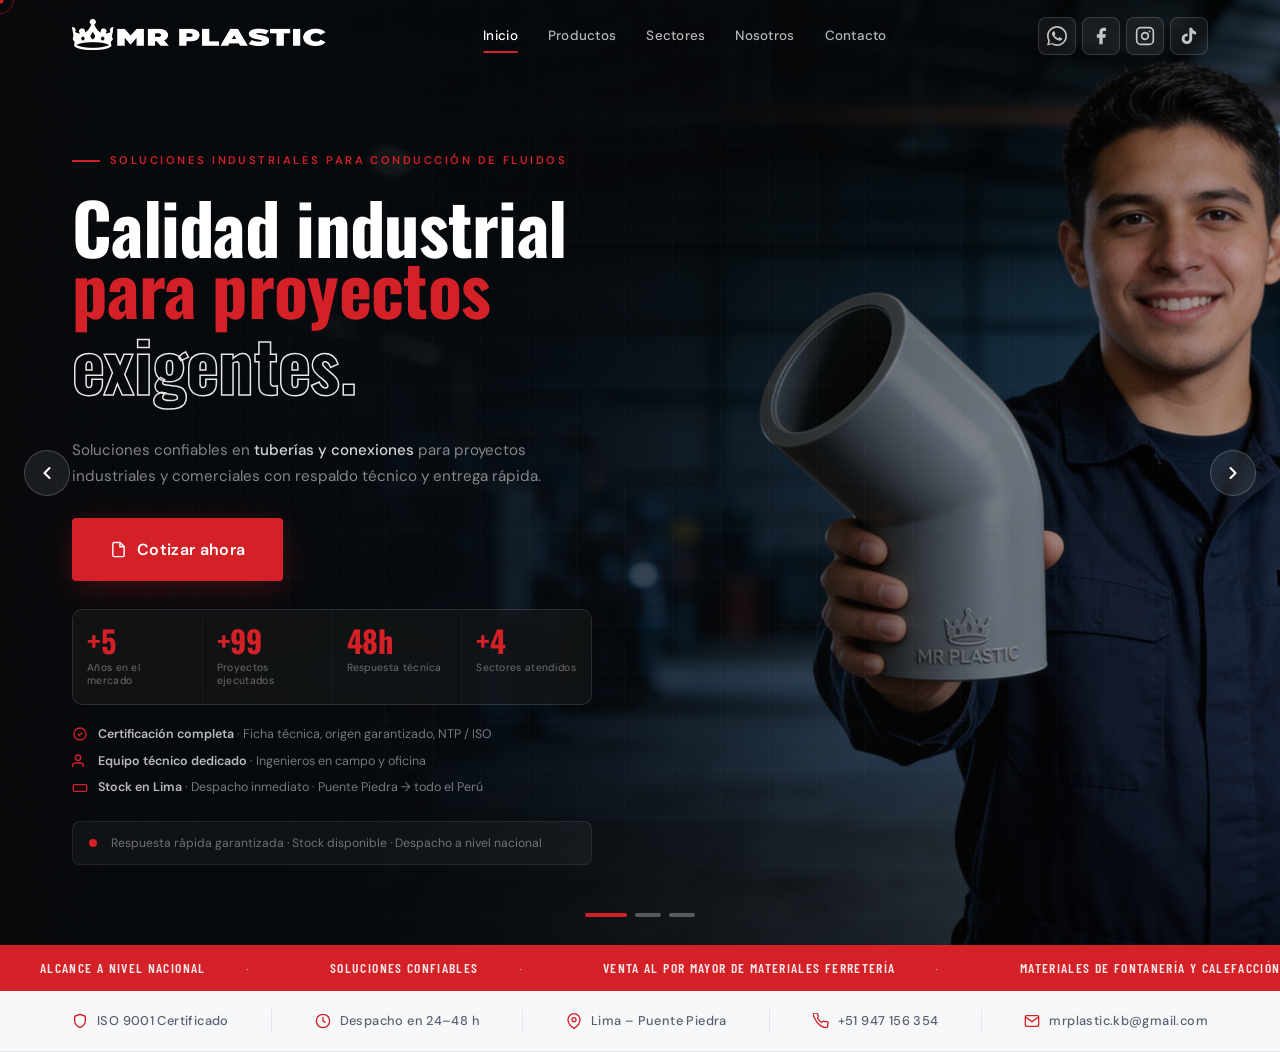
==== index.html @ aabfef60 "Mejoras" ====
<!DOCTYPE html>
<html lang="es">
<head>
<meta charset="UTF-8"/>
<meta name="viewport" content="width=device-width, initial-scale=1.0"/>
<meta name="description" content="MR PLASTIC S.A.C. — Sistemas de tuberías industriales HDPE, PVC, CPVC y Hierro Dúctil para minería, construcción e industria en Perú."/>
<title>MR PLASTIC</title>
<link rel="preconnect" href="https://fonts.googleapis.com"/>
<link rel="preconnect" href="https://fonts.gstatic.com" crossorigin/>
<link href="https://fonts.googleapis.com/css2?family=Barlow+Condensed:ital,wght@0,400;0,600;0,700;0,800;0,900;1,700&family=DM+Sans:opsz,wght@9..40,300;9..40,400;9..40,500;9..40,600&family=Oswald:wght@400;500;600;700&display=swap" rel="stylesheet"/>
<link rel="stylesheet" href="index.css"/>
</head>
<body>

<!-- CURSOR -->
<div id="cur-dot"></div>
<div id="cur-ring"></div>
<!-- PROGRESS BAR -->
<div id="prog"></div>
<!-- BACK TO TOP -->
<button id="btt" aria-label="Volver arriba">
  <svg viewBox="0 0 24 24"><polyline points="18 15 12 9 6 15"/></svg>
</button>

<!-- ═══════════════════════════════════════
     NAVBAR
═══════════════════════════════════════ -->
<nav class="nav top" id="nav">
  <div class="wrap nav__inner">

    <a href="#inicio" class="nav__logo">
      <img src="images\logo\log_principal.png"
           alt="MR PLASTIC"
           class="nav__logo-img"
           onerror="this.style.display='none';this.nextElementSibling.style.display='flex'"/>
      <!-- Fallback si no carga la imagen -->
      <div class="nav__logo-badge" style="display:none">
        <svg viewBox="0 0 24 24"><path d="M12 2L2 7l10 5 10-5-10-5zM2 17l10 5 10-5M2 12l10 5 10-5"/></svg>
      </div>
     
    </a>

    <div class="nav__links" id="navLinks">
      <a href="#inicio" class="active">Inicio</a>
      <a href="#productos">Productos</a>
      <a href="#sectores">Sectores</a>
      <a href="#nosotros">Nosotros</a>
      <a href="#contacto">Contacto</a>
    </div>

    <div class="nav__actions">
      <!-- WhatsApp -->
      <a href="https://wa.me/+51947156354" class="nav__social-icon nav__social-icon--wa" target="_blank" rel="noopener" aria-label="WhatsApp">
        <svg width="20" height="20" viewBox="0 0 24 24" fill="currentColor"><path d="M17.472 14.382c-.297-.149-1.758-.867-2.03-.967-.273-.099-.471-.148-.67.15-.197.297-.767.966-.94 1.164-.173.199-.347.223-.644.075-.297-.15-1.255-.463-2.39-1.475-.883-.788-1.48-1.761-1.653-2.059-.173-.297-.018-.458.13-.606.134-.133.298-.347.446-.52.149-.174.198-.298.298-.497.099-.198.05-.371-.025-.52-.075-.149-.669-1.612-.916-2.207-.242-.579-.487-.5-.669-.51-.173-.008-.371-.01-.57-.01-.198 0-.52.074-.792.372-.272.297-1.04 1.016-1.04 2.479 0 1.462 1.065 2.875 1.213 3.074.149.198 2.096 3.2 5.077 4.487.709.306 1.262.489 1.694.625.712.227 1.36.195 1.871.118.571-.085 1.758-.719 2.006-1.413.248-.694.248-1.289.173-1.413-.074-.124-.272-.198-.57-.347z"/><path d="M12 0C5.374 0 0 5.373 0 12c0 2.117.553 4.103 1.523 5.83L.057 23.5l5.83-1.49A11.945 11.945 0 0012 24c6.626 0 12-5.373 12-12S18.626 0 12 0zm0 22c-1.885 0-3.656-.51-5.18-1.399l-.371-.22-3.857.987.987-3.732-.241-.393A9.98 9.98 0 012 12C2 6.477 6.477 2 12 2s10 4.477 10 10-4.477 10-10 10z"/></svg>
      </a>
      <!-- Facebook -->
      <a href="https://facebook.com/mrplastic" class="nav__social-icon nav__social-icon--fb" target="_blank" rel="noopener" aria-label="Facebook">
        <svg width="20" height="20" viewBox="0 0 24 24" fill="currentColor"><path d="M18 2h-3a5 5 0 00-5 5v3H7v4h3v8h4v-8h3l1-4h-4V7a1 1 0 011-1h3z"/></svg>
      </a>
      <!-- Instagram -->
      <a href="https://instagram.com/mrplastic" class="nav__social-icon nav__social-icon--ig" target="_blank" rel="noopener" aria-label="Instagram">
        <svg width="20" height="20" viewBox="0 0 24 24" fill="none" stroke="currentColor" stroke-width="2" stroke-linecap="round" stroke-linejoin="round"><rect x="2" y="2" width="20" height="20" rx="5" ry="5"/><path d="M16 11.37A4 4 0 1112.63 8 4 4 0 0116 11.37z"/><line x1="17.5" y1="6.5" x2="17.51" y2="6.5"/></svg>
      </a>
      <!-- TikTok -->
      <a href="https://tiktok.com/@mrplastic" class="nav__social-icon nav__social-icon--tt" target="_blank" rel="noopener" aria-label="TikTok">
        <svg width="20" height="20" viewBox="0 0 24 24" fill="currentColor"><path d="M19.59 6.69a4.83 4.83 0 01-3.77-4.25V2h-3.45v13.67a2.89 2.89 0 01-2.88 2.5 2.89 2.89 0 01-2.89-2.89 2.89 2.89 0 012.89-2.89c.28 0 .54.04.79.1V9.01a6.33 6.33 0 00-.79-.05 6.34 6.34 0 00-6.34 6.34 6.34 6.34 0 006.34 6.34 6.34 6.34 0 006.33-6.34V8.69a8.18 8.18 0 004.78 1.52V6.75a4.85 4.85 0 01-1.01-.06z"/></svg>
      </a>
    </div>

    <button class="nav__burger" id="burger" aria-label="Menú">
      <span></span><span></span><span></span>
    </button>

  </div>
</nav>


<!-- ═══════════════════════════════════════
     HERO — CARRUSEL
═══════════════════════════════════════ -->
<section class="hero" id="inicio">

  <!-- CARRUSEL DE FONDO -->
  <div class="hero__carousel" id="heroCarousel">

    <!-- SLIDE 1 — imagen opcion2.jpeg -->
    <div class="hero__slide active" data-slide="0">
      <img src="images\inicio\opc4.jpeg"
           alt="MR Plastic — Especialistas en tuberías"
           class="hero__slide-img"/>
      <div class="hero__slide-overlay"></div>
    </div>

    <!-- SLIDE 2 — imagen ejemplo_inicio1.jpeg -->
    <div class="hero__slide" data-slide="1">
      <img src="images\inicio\opc4.jpeg"
           alt="MR Plastic — Sistemas industriales"
           class="hero__slide-img"/>
      <div class="hero__slide-overlay"></div>
    </div>

    <!-- SLIDE 3 — slot para una tercera imagen (reemplaza la ruta) -->
    <div class="hero__slide" data-slide="2">
      <img src="images\inicio\opc4.jpeg"
           alt="MR Plastic — Calidad garantizada"
           class="hero__slide-img"
           onerror="this.parentElement.style.background='linear-gradient(135deg,#1A1C1E 0%,#0E0F10 100%)'"/>
      <div class="hero__slide-overlay"></div>
    </div>

  </div>

  <!-- CONTROLES DEL CARRUSEL -->
  <button class="hero__carousel-btn hero__carousel-btn--prev" id="heroPrev" aria-label="Anterior">
    <svg viewBox="0 0 24 24"><polyline points="15 18 9 12 15 6"/></svg>
  </button>
  <button class="hero__carousel-btn hero__carousel-btn--next" id="heroNext" aria-label="Siguiente">
    <svg viewBox="0 0 24 24"><polyline points="9 18 15 12 9 6"/></svg>
  </button>

  <!-- DOTS / INDICADORES -->
  <div class="hero__dots" id="heroDots">
    <button class="hero__dot active" data-index="0" aria-label="Slide 1"></button>
    <button class="hero__dot" data-index="1" aria-label="Slide 2"></button>
    <button class="hero__dot" data-index="2" aria-label="Slide 3"></button>
  </div>

  <!-- GRID TEXTURE OVERLAY -->
  <div class="hero__grid"></div>

  <!-- CONTENIDO DEL HERO -->
  <div class="wrap" style="width:100%;position:relative;z-index:4">
    <div class="hero__inner">

      <!-- LEFT -->
      <div class="hero__left">
        <div class="hero__eyebrow">
          <span class="hero__eyebrow-line"></span>
          Soluciones industriales para conducción de fluidos
        </div>

        <h1 class="hero__h1">
          <span class="hero__h1-line">Calidad industrial</span>
          <span class="accent">para proyectos</span>
          <span class="outline">exigentes.</span>
        </h1>

        <p class="hero__desc">
          
		  Soluciones confiables en <strong> tuberías y conexiones </strong>para proyectos industriales y comerciales con respaldo técnico y entrega rápida.
        </p>

        <div class="hero__btns">
          <a href="mailto:ventas@mrplastic.com.pe?subject=Solicitud%20de%20cotización%20técnica" class="btn btn-primary btn-lg">
            <svg width="17" height="17" viewBox="0 0 24 24" fill="none" stroke="currentColor" stroke-width="2"><path d="M14 2H6a2 2 0 00-2 2v16a2 2 0 002 2h12a2 2 0 002-2V8z"/><polyline points="14 2 14 8 20 8"/></svg>
            Cotizar ahora
          </a>
        </div>

           <!-- STATS debajo del botón -->
        <div class="hero__stats hero__stats--inline">
          <div class="hero__stat">
            <div class="hero__stat-val"><span>+</span><span id="s-years">0</span></div>
            <div class="hero__stat-lbl">Años en el mercado</div>
          </div>
          <div class="hero__stat">
            <div class="hero__stat-val"><span>+</span><span id="s-projs">0</span></div>
            <div class="hero__stat-lbl">Proyectos ejecutados</div>
          </div>
          <div class="hero__stat">
            <div class="hero__stat-val"><span id="s-resp">0</span><span>h</span></div>
            <div class="hero__stat-lbl">Respuesta técnica</div>
          </div>
          <div class="hero__stat">
            <div class="hero__stat-val"><span>+</span><span id="s-sect">0</span></div>
            <div class="hero__stat-lbl">Sectores atendidos</div>
          </div>
        </div>

        <!-- FEATURES pequeños debajo de stats -->
        <div class="hero__feats-mini">
          <div class="hero__feat-mini">
            <svg viewBox="0 0 24 24"><path d="M9 12l2 2 4-4m6 2a9 9 0 11-18 0 9 9 0 0118 0z"/></svg>
            <span><strong>Certificación completa</strong> · Ficha técnica, origen garantizado, NTP / ISO</span>
          </div>
          <div class="hero__feat-mini">
            <svg viewBox="0 0 24 24"><path d="M17 21v-2a4 4 0 00-4-4H5a4 4 0 00-4 4v2"/><circle cx="9" cy="7" r="4"/></svg>
            <span><strong>Equipo técnico dedicado</strong> · Ingenieros en campo y oficina</span>
          </div>
          <div class="hero__feat-mini">
            <svg viewBox="0 0 24 24"><path d="M20 7H4a2 2 0 00-2 2v6a2 2 0 002 2h16a2 2 0 002-2V9a2 2 0 00-2-2z"/></svg>
            <span><strong>Stock en Lima</strong> · Despacho inmediato · Puente Piedra → todo el Perú</span>
          </div>
        </div>

        <div class="hero__trust">
          <div class="hero__trust-dot"></div>
          <p>Respuesta rápida garantizada  · Stock disponible · Despacho a nivel nacional</p>
        </div>
      </div>

    </div><!-- fin hero__inner -->
  </div><!-- fin wrap -->
</section>


<!-- ═══ TICKER ═══ -->
<div class="ticker" role="marquee">
  <div class="ticker__track">
    <div class="ticker__item">Alcance a nivel nacional</div>
    <div class="ticker__item">Soluciones confiables</div>
    <div class="ticker__item">Venta al por mayor de materiales ferretería</div>
    <div class="ticker__item">Materiales de fontanería y calefacción</div>
    <div class="ticker__item">Conexiones &amp; Accesorios</div>
    <div class="ticker__item">Productos certificados</div>
    <div class="ticker__item">Despacho 24–48 h</div>
    <div class="ticker__item">Minería · Construcción · Agrícola · Pesquero · Saneamiento · Alcantarillado · Comercial</div>
    <!-- Duplicate for seamless loop -->
    <div class="ticker__item">Alcance a nivel nacional</div>
    <div class="ticker__item">Soluciones confiables</div>
    <div class="ticker__item">Venta al por mayor de materiales ferretería</div>
    <div class="ticker__item">Materiales de fontanería y calefacción</div>
    <div class="ticker__item">Conexiones &amp; Accesorios</div>
    <div class="ticker__item">Productos certificados</div>
    <div class="ticker__item">Despacho 24–48 h</div>
    <div class="ticker__item">Minería · Construcción · Agrícola · Pesquero · Saneamiento · Alcantarillado · Comercial</div>
  </div>
</div>


<!-- ═══ TRUST BAR ═══ -->
<div class="trustbar">
  <div class="wrap trustbar__inner">
    <div class="tb-item"><svg viewBox="0 0 24 24"><path d="M12 22s8-4 8-10V5l-8-3-8 3v7c0 6 8 10 8 10z"/></svg>ISO 9001 Certificado</div>
    <div class="tb-sep"></div>
    <div class="tb-item"><svg viewBox="0 0 24 24"><circle cx="12" cy="12" r="10"/><polyline points="12 6 12 12 16 14"/></svg>Despacho en 24–48 h</div>
    <div class="tb-sep"></div>
    <div class="tb-item"><svg viewBox="0 0 24 24"><path d="M21 10c0 7-9 13-9 13s-9-6-9-13a9 9 0 0118 0z"/><circle cx="12" cy="10" r="3"/></svg>Lima – Puente Piedra</div>
    <div class="tb-sep"></div>
    <div class="tb-item"><svg viewBox="0 0 24 24"><path d="M22 16.92v3a2 2 0 01-2.18 2 19.79 19.79 0 01-8.63-3.07A19.5 19.5 0 013.07 8.81a19.79 19.79 0 01-3.07-8.63A2 2 0 012 0h3a2 2 0 012 1.72c.127.96.361 1.903.7 2.81a2 2 0 01-.45 2.11L6.91 7.91a16 16 0 006.08 6.08l1.27-.95a2 2 0 012.11-.45c.907.339 1.85.573 2.81.7A2 2 0 0122 16.92z"/></svg>+51 947 156 354</div>
    <div class="tb-sep"></div>
    <div class="tb-item"><svg viewBox="0 0 24 24"><path d="M4 4h16c1.1 0 2 .9 2 2v12c0 1.1-.9 2-2 2H4c-1.1 0-2-.9-2-2V6c0-1.1.9-2 2-2z"/><polyline points="22,6 12,13 2,6"/></svg>mrplastic.kb@gmail.com</div>
  </div>
</div>

<script src="index.js"></script>
</body>
</html>
---- index.css ----
/* ═══════════════════════════════════════
   VARIABLES
═══════════════════════════════════════ */
:root {
  --red:       #D42027;
  --red-dark:  #AA1820;
  --red-glow:  rgba(212,32,39,.18);
  --red-pale:  #FFF0F0;
  --orange:    #FF6B35;

  --ink:       #0E0F10;
  --ink-2:     #1A1C1E;
  --ink-3:     #2C2F33;
  --slate:     #5A6070;
  --mist:      #8A92A0;
  --silver:    #C8CDD6;
  --smoke:     #EDEEF1;
  --snow:      #F7F8FA;
  --white:     #FFFFFF;

  --border:    #E2E5EA;

  --fh:        'Oswald', sans-serif;
  --fb:        'DM Sans', sans-serif;
  --fc:        'Barlow Condensed', sans-serif;

  --t:         .28s cubic-bezier(.4,0,.2,1);
  --t-slow:    .55s cubic-bezier(.4,0,.2,1);

  --shadow-sm: 0 2px 12px rgba(0,0,0,.06);
  --shadow:    0 8px 40px rgba(0,0,0,.10);
  --shadow-lg: 0 20px 60px rgba(0,0,0,.14);
  --shadow-red:0 8px 32px rgba(212,32,39,.25);
}

/* ═══ RESET ═══ */
*,*::before,*::after{box-sizing:border-box;margin:0;padding:0}
html{scroll-behavior:smooth;font-size:16px}
body{font-family:var(--fb);color:var(--ink);background:var(--white);line-height:1.6;overflow-x:hidden;cursor:none}
a{text-decoration:none;color:inherit}
img{display:block;max-width:100%}
ul{list-style:none}
button{cursor:none;border:none;background:none;font-family:inherit}

/* ═══ CUSTOM CURSOR ═══ */
#cur-dot{
  position:fixed;width:7px;height:7px;background:var(--red);border-radius:50%;
  pointer-events:none;z-index:99999;transform:translate(-50%,-50%);
  /* Sin transition para que sea inmediato */
}
#cur-ring{
  position:fixed;width:28px;height:28px;border:1.5px solid var(--red);border-radius:50%;
  pointer-events:none;z-index:99998;transform:translate(-50%,-50%);
  transition:width .2s var(--t),height .2s var(--t),opacity .15s;
  opacity:.55;
}
body.is-hovering #cur-ring{width:46px;height:46px;opacity:.9}

/* ═══ UTILITIES ═══ */
.wrap{max-width:1200px;margin:0 auto;padding:0 32px}

/* ═══ BUTTONS ═══ */
.btn{
  display:inline-flex;align-items:center;gap:10px;
  font-family:var(--fb);font-weight:600;font-size:.875rem;letter-spacing:.02em;
  padding:14px 28px;border-radius:4px;border:2px solid transparent;
  cursor:none;transition:all var(--t);white-space:nowrap;
  position:relative;overflow:hidden;
}
.btn svg{transition:transform var(--t)}
.btn:hover svg{transform:translateX(3px)}
.btn:hover{transform:translateY(-2px)}

.btn-primary{
  background:var(--red);color:#fff;border-color:var(--red);
  box-shadow:var(--shadow-red);
}
.btn-primary:hover{background:var(--red-dark);box-shadow:0 14px 48px rgba(212,32,39,.35)}

.btn-ghost-white{
  background:rgba(255,255,255,.1);color:#fff;border-color:rgba(255,255,255,.25);
  backdrop-filter:blur(6px);
}
.btn-ghost-white:hover{background:rgba(255,255,255,.18);border-color:rgba(255,255,255,.6)}

.btn-wa{
  background:#22C55E;color:#fff;border-color:#22C55E;
  box-shadow:0 6px 24px rgba(34,197,94,.25);
}
.btn-wa:hover{background:#16A34A;box-shadow:0 12px 36px rgba(34,197,94,.35)}

.btn-lg{padding:17px 36px;font-size:1rem}
.btn-sm{padding:9px 18px;font-size:.8rem}

/* ═══ PROGRESS BAR ═══ */
#prog{
  position:fixed;top:0;left:0;z-index:10000;height:3px;
  background:linear-gradient(90deg,var(--red),var(--orange));
  width:0%;transition:width .1s;
}

/* ═══════════════════════════════════════
   NAVBAR
═══════════════════════════════════════ */
.nav{
  position:fixed;top:0;left:0;right:0;z-index:900;
  transition:background var(--t),box-shadow var(--t),border-color var(--t);
  border-bottom:1px solid transparent;
}
.nav.solid{
  background:rgba(255,255,255,.97);
  backdrop-filter:blur(16px);
  border-bottom-color:var(--border);
  box-shadow:var(--shadow-sm);
}
.nav__inner{
  display:flex;align-items:center;justify-content:space-between;
  height:72px;gap:20px;
}
.nav__logo{
  display:flex;align-items:center;gap:12px;flex-shrink:0;
}

/* Logo imagen */
.nav__logo-img{
  height:35px;width:auto;
  object-fit:contain;
  /* Sobre fondo oscuro (nav top): logo con fondo negro se invierte para verse blanco */
  filter:brightness(0) invert(1);
  transition:filter var(--t);
}
.nav.solid .nav__logo-img{
  filter:none; /* Logo original sobre blanco */
}

/* Fallback badge */
.nav__logo-badge{
  width:40px;height:40px;background:var(--red);border-radius:6px;
  display:flex;align-items:center;justify-content:center;
  box-shadow:0 4px 16px rgba(212,32,39,.35);
}
.nav__logo-badge svg{width:22px;height:22px;fill:none;stroke:#fff;stroke-width:2}

/* Links de nav */
.nav__links{display:flex;align-items:center;gap:2px}
.nav__links a{
  font-family:var(--fb);font-size:.84rem;font-weight:500;letter-spacing:.02em;
  color:rgba(255,255,255,.7);padding:8px 14px;border-radius:4px;
  transition:color var(--t),background var(--t);
  position:relative;
}
.nav__links a::after{
  content:'';position:absolute;bottom:2px;left:14px;right:14px;
  height:2px;background:var(--red);border-radius:2px;
  transform:scaleX(0);transition:transform var(--t);transform-origin:left;
}
.nav__links a:hover,
.nav__links a.active{color:#fff}
.nav__links a:hover::after,
.nav__links a.active::after{transform:scaleX(1)}
.nav.solid .nav__links a{color:var(--slate)}
.nav.solid .nav__links a:hover,
.nav.solid .nav__links a.active{color:var(--ink)}

/* ─── ICONOS REDES SOCIALES NAV ─── */
.nav__actions{display:flex;align-items:center;gap:6px}

.nav__social-icon{
  width:38px;height:38px;border-radius:8px;
  display:flex;align-items:center;justify-content:center;
  color:rgba(255,255,255,.75);
  border:1.5px solid rgba(255,255,255,.15);
  background:rgba(255,255,255,.06);
  backdrop-filter:blur(6px);
  transition:color var(--t),background var(--t),border-color var(--t),transform var(--t);
  cursor:none;
}
.nav__social-icon:hover{transform:translateY(-2px)}

/* Colores de marca por red */
.nav__social-icon--wa:hover{background:#22C55E;border-color:#22C55E;color:#fff}
.nav__social-icon--fb:hover{background:#1877F2;border-color:#1877F2;color:#fff}
.nav__social-icon--ig:hover{background:linear-gradient(45deg,#f09433,#e6683c,#dc2743,#cc2366,#bc1888);border-color:transparent;color:#fff}
.nav__social-icon--tt:hover{background:#000;border-color:#000;color:#fff}

/* Sobre nav solid (blanco) */
.nav.solid .nav__social-icon{
  color:var(--slate);
  background:transparent;
  border-color:var(--border);
}
.nav.solid .nav__social-icon--wa:hover{background:#22C55E;border-color:#22C55E;color:#fff}
.nav.solid .nav__social-icon--fb:hover{background:#1877F2;border-color:#1877F2;color:#fff}
.nav.solid .nav__social-icon--ig:hover{background:linear-gradient(45deg,#f09433,#e6683c,#dc2743,#cc2366,#bc1888);border-color:transparent;color:#fff}
.nav.solid .nav__social-icon--tt:hover{background:#000;border-color:#000;color:#fff}

/* Burger */
.nav__burger{
  display:none;width:40px;height:40px;align-items:center;justify-content:center;
  flex-direction:column;gap:5px;border-radius:4px;cursor:none;
}
.nav__burger span{display:block;width:22px;height:2px;background:var(--white);border-radius:2px;transition:all .3s}
.nav.solid .nav__burger span{background:var(--ink)}

/* ═══════════════════════════════════════
   HERO — carrusel full-screen + contenido izquierda
═══════════════════════════════════════ */
.hero{
  position:relative;min-height:100vh;display:flex;align-items:center;
  overflow:hidden;padding-top:72px;
  background:var(--ink-2);
}

/* ── CARRUSEL ── */
.hero__carousel{position:absolute;inset:0;z-index:0}

.hero__slide{
  position:absolute;inset:0;
  opacity:0;transition:opacity 1s ease;
  overflow:hidden;
}
.hero__slide.active{opacity:1}

.hero__slide-img{
  width:100%;height:100%;
  object-fit:cover;object-position:center;
  transform:scale(1.04);transition:transform 6s ease;
}
.hero__slide.active .hero__slide-img{transform:scale(1)}

.hero__slide-overlay{
  position:absolute;inset:0;
  background:linear-gradient(
    90deg,
    rgba(8,9,10,.88) 0%,
    rgba(8,9,10,.6)  50%,
    rgba(8,9,10,.2)  100%
  );
}

/* Controles */
.hero__carousel-btn{
  position:absolute;top:50%;transform:translateY(-50%);
  z-index:5;cursor:none;
  width:46px;height:46px;border-radius:50%;
  background:rgba(255,255,255,.08);border:1.5px solid rgba(255,255,255,.2);
  backdrop-filter:blur(8px);
  display:flex;align-items:center;justify-content:center;
  transition:background var(--t),border-color var(--t),transform var(--t);
}
.hero__carousel-btn:hover{
  background:rgba(212,32,39,.75);border-color:var(--red);
  transform:translateY(-50%) scale(1.08);
}
.hero__carousel-btn svg{width:20px;height:20px;stroke:#fff;fill:none;stroke-width:2.5;stroke-linecap:round;stroke-linejoin:round}
.hero__carousel-btn--prev{left:24px}
.hero__carousel-btn--next{right:24px}

/* Dots */
.hero__dots{
  position:absolute;bottom:28px;left:50%;transform:translateX(-50%);
  z-index:5;display:flex;gap:8px;
}
.hero__dot{
  width:26px;height:4px;border-radius:2px;
  background:rgba(255,255,255,.3);cursor:none;padding:0;
  transition:background var(--t),width var(--t);
}
.hero__dot.active{background:var(--red);width:42px}

/* Grid overlay */
.hero__grid{
  position:absolute;inset:0;z-index:1;
  background-image:
    linear-gradient(rgba(255,255,255,.02) 1px,transparent 1px),
    linear-gradient(90deg,rgba(255,255,255,.02) 1px,transparent 1px);
  background-size:48px 48px;
  mask-image:radial-gradient(ellipse 80% 80% at 50% 50%,black 40%,transparent 100%);
  pointer-events:none;
}

/* ── LAYOUT — todo en columna izquierda ── */
.hero__inner{
  position:relative;z-index:3;
  display:flex;
  width:100%;min-height:calc(100vh - 72px);
  align-items:center;
  padding:80px 0;
}

.hero__left{
  max-width:620px;
  display:flex;flex-direction:column;justify-content:center;
  gap:0;
}

/* Eyebrow */
.hero__eyebrow{
  display:flex;align-items:center;gap:10px;
  font-family:var(--fb);font-size:.7rem;font-weight:600;
  letter-spacing:.22em;text-transform:uppercase;color:var(--red);
  margin-bottom:20px;
}
.hero__eyebrow-line{width:28px;height:2px;background:var(--red);flex-shrink:0}

/* Título */
.hero__h1{
  font-family:var(--fh);
  font-size:clamp(3.2rem,5.5vw,5.5rem);
  font-weight:700;line-height:1;
  color:#fff;margin-bottom:20px;
  letter-spacing:-.01em;
}
.hero__h1-line{display:block;line-height:1.05}
.hero__h1 .accent{color:var(--red);display:block;line-height:0.67}
.hero__h1 .outline{
  -webkit-text-stroke:1.5px rgba(255,255,255,.9);
  color:transparent;display:block;line-height:1.50;
}

/* Descripción */
.hero__desc{
  color:rgba(255,255,255,.5);font-size:.95rem;line-height:1.75;
  max-width:480px;margin-bottom:28px;
}
.hero__desc strong{color:rgba(255,255,255,.82);font-weight:500}

/* Botón */
.hero__btns{margin-bottom:28px}

/* ── STATS debajo del botón (grid 4 columnas compacto) ── */
.hero__stats--inline{
  display:grid;grid-template-columns:repeat(4,1fr);
  gap:1px;border-radius:10px;overflow:hidden;
  background:rgba(255,255,255,.07);
  border:1px solid rgba(255,255,255,.09);
  backdrop-filter:blur(10px);
  margin-bottom:20px;
  max-width:520px;
}
.hero__stat{
  background:rgba(8,9,10,.45);padding:16px 14px;
  transition:background var(--t);
}
.hero__stat:hover{background:rgba(212,32,39,.12)}
.hero__stat-val{
  font-family:var(--fh);font-size:1.9rem;font-weight:700;
  color:#fff;letter-spacing:-.01em;line-height:1;margin-bottom:4px;
}
.hero__stat-val span{color:var(--red)}
.hero__stat-lbl{font-size:.65rem;color:rgba(255,255,255,.38);letter-spacing:.03em;line-height:1.3}

/* ── FEATURES mini ── */
.hero__feats-mini{
  display:flex;flex-direction:column;gap:8px;
  margin-bottom:24px;max-width:520px;
}
.hero__feat-mini{
  display:flex;align-items:center;gap:10px;
  font-size:.78rem;color:rgba(255,255,255,.45);line-height:1.5;
}
.hero__feat-mini svg{
  width:16px;height:16px;min-width:16px;
  stroke:var(--red);fill:none;stroke-width:2;
}
.hero__feat-mini strong{color:rgba(255,255,255,.72);font-weight:600}

/* Trust bar hero */
.hero__trust{
  display:flex;align-items:center;gap:14px;
  padding:12px 16px;
  background:rgba(255,255,255,.04);border:1px solid rgba(255,255,255,.07);
  border-radius:8px;max-width:520px;
}
.hero__trust-dot{
  width:8px;height:8px;border-radius:50%;background:var(--red);
  flex-shrink:0;animation:pulse 2s ease-in-out infinite;
}
@keyframes pulse{
  0%,100%{box-shadow:0 0 0 0 rgba(212,32,39,.5)}
  50%{box-shadow:0 0 0 8px rgba(212,32,39,0)}
}
.hero__trust p{font-size:.76rem;color:rgba(255,255,255,.4);line-height:1.5;margin:0}

/* ═══ TICKER ═══ */
.ticker{
  background:var(--red);padding:12px 0;overflow:hidden;
  position:relative;z-index:10;
}
.ticker__track{
  display:flex;gap:0;width:max-content;
  animation:ticker 28s linear infinite;
}
@keyframes ticker{0%{transform:translateX(0)}100%{transform:translateX(-50%)}}
.ticker__item{
  display:flex;align-items:center;gap:12px;
  font-family:var(--fc);font-size:.85rem;font-weight:600;letter-spacing:.1em;
  text-transform:uppercase;color:rgba(255,255,255,.9);
  padding:0 40px;white-space:nowrap;
}
.ticker__item::after{content:'·';margin-left:28px;opacity:.5}

/* ═══ TRUST BAR ═══ */
.trustbar{
  background:var(--snow);border-bottom:1px solid var(--border);
  padding:18px 0;
}
.trustbar__inner{
  display:flex;align-items:center;justify-content:space-between;
  flex-wrap:wrap;gap:16px;
}
.tb-item{
  display:flex;align-items:center;gap:9px;
  font-size:.8rem;font-weight:500;color:var(--slate);letter-spacing:.03em;
}
.tb-item svg{width:16px;height:16px;stroke:var(--red);fill:none;stroke-width:2;flex-shrink:0}
.tb-sep{width:1px;height:24px;background:var(--border)}

/* ═══ BACK TO TOP ═══ */
#btt{
  position:fixed;bottom:28px;right:28px;z-index:800;
  width:44px;height:44px;border-radius:8px;
  background:var(--red);color:#fff;
  display:flex;align-items:center;justify-content:center;
  box-shadow:var(--shadow-red);cursor:none;
  opacity:0;transform:translateY(12px) scale(.9);
  transition:opacity var(--t),transform var(--t);
}
#btt.show{opacity:1;transform:translateY(0) scale(1)}
#btt svg{width:18px;height:18px;stroke:#fff;fill:none;stroke-width:2.5}
#btt:hover{background:var(--red-dark);transform:translateY(-2px)}

/* ═══ RESPONSIVE ═══ */
@media(max-width:1024px){
  .hero__h1{font-size:clamp(2.8rem,6vw,4.5rem)}
  .hero__stats--inline{grid-template-columns:repeat(2,1fr);max-width:380px}
}
@media(max-width:768px){
  .wrap{padding:0 20px}
  .nav__links,.nav__actions{display:none}
  .nav__burger{display:flex}
  .nav__links.open{
    display:flex;flex-direction:column;
    position:fixed;top:72px;left:0;right:0;bottom:0;
    background:var(--white);padding:32px 20px;gap:4px;z-index:890;
  }
  .nav.top .nav__links.open{background:var(--ink-2)}
  .nav__links.open a{font-size:1.1rem;padding:14px 0;color:var(--ink);border-bottom:1px solid var(--border)}
  .hero__carousel-btn--prev{left:10px}
  .hero__carousel-btn--next{right:10px}
  .hero__stats--inline{max-width:100%}
  .trustbar__inner .tb-sep{display:none}
  .trustbar__inner{gap:12px}
}
@media(max-width:480px){
  .hero__h1{font-size:clamp(2.6rem,11vw,3.5rem)}
  .hero__stats--inline{grid-template-columns:repeat(2,1fr)}
}
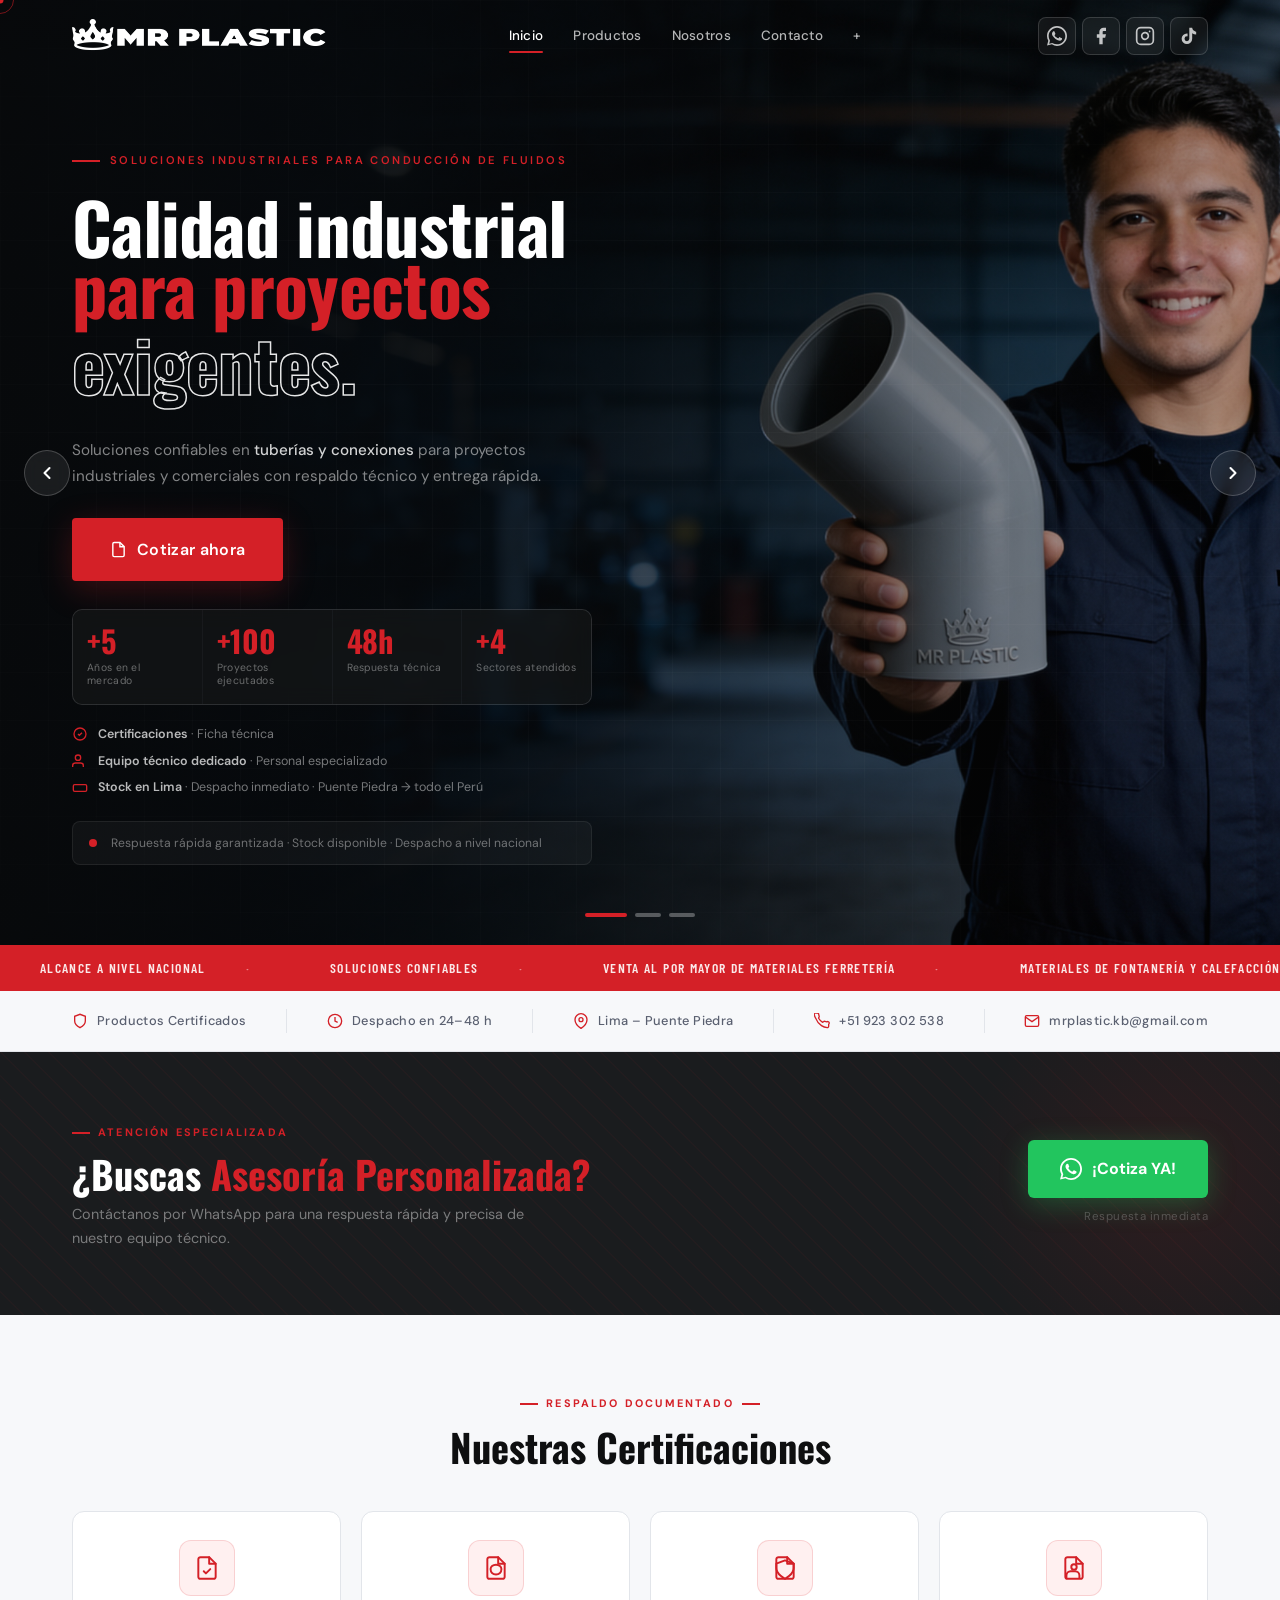
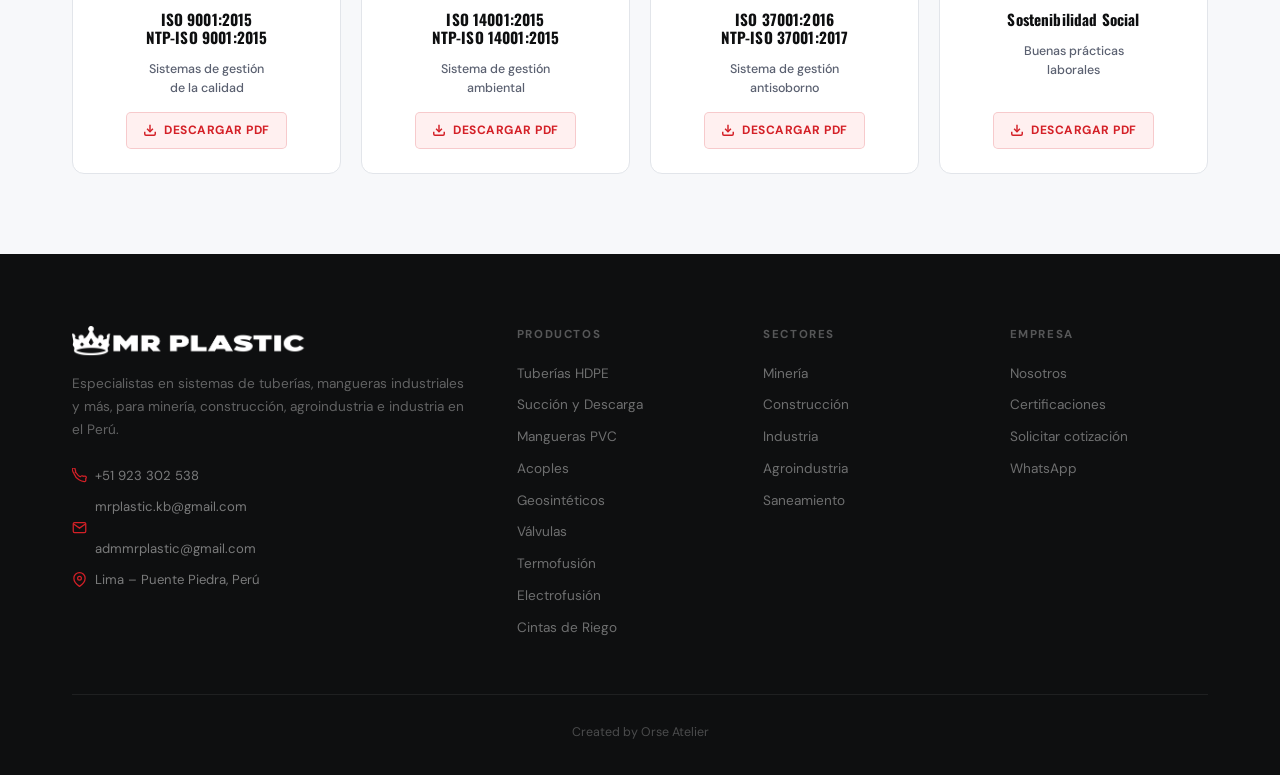
==== commit ad1d7dfa: "Mejoras" ====
--- a/index.html
+++ b/index.html
@@ -3,8 +3,10 @@
 <head>
 <meta charset="UTF-8"/>
 <meta name="viewport" content="width=device-width, initial-scale=1.0"/>
-<meta name="description" content="MR PLASTIC S.A.C. — Sistemas de tuberías industriales HDPE, PVC, CPVC y Hierro Dúctil para minería, construcción e industria en Perú."/>
+<meta name="description" content="MR PLASTIC — Especialistas en tuberías y mangueras industriales para minería, construcción e industria en Perú."/>
 <title>MR PLASTIC</title>
+<link rel="icon" type="image/png" href="images/logo/isotipo.png">
+<link rel="apple-touch-icon" href="images/logo/isotipo.png">
 <link rel="preconnect" href="https://fonts.googleapis.com"/>
 <link rel="preconnect" href="https://fonts.gstatic.com" crossorigin/>
 <link href="https://fonts.googleapis.com/css2?family=Barlow+Condensed:ital,wght@0,400;0,600;0,700;0,800;0,900;1,700&family=DM+Sans:opsz,wght@9..40,300;9..40,400;9..40,500;9..40,600&family=Oswald:wght@400;500;600;700&display=swap" rel="stylesheet"/>
@@ -29,28 +31,26 @@
   <div class="wrap nav__inner">
 
     <a href="#inicio" class="nav__logo">
-      <img src="images\logo\log_principal.png"
+      <img src="images/logo/log_principal.png"
            alt="MR PLASTIC"
            class="nav__logo-img"
            onerror="this.style.display='none';this.nextElementSibling.style.display='flex'"/>
-      <!-- Fallback si no carga la imagen -->
       <div class="nav__logo-badge" style="display:none">
         <svg viewBox="0 0 24 24"><path d="M12 2L2 7l10 5 10-5-10-5zM2 17l10 5 10-5M2 12l10 5 10-5"/></svg>
       </div>
-     
     </a>
 
     <div class="nav__links" id="navLinks">
       <a href="#inicio" class="active">Inicio</a>
-      <a href="#productos">Productos</a>
-      <a href="#sectores">Sectores</a>
+      <a href="productos.html">Productos</a>
       <a href="#nosotros">Nosotros</a>
       <a href="#contacto">Contacto</a>
+	   <a href="#sectores">+</a>
     </div>
 
     <div class="nav__actions">
       <!-- WhatsApp -->
-      <a href="https://wa.me/+51947156354" class="nav__social-icon nav__social-icon--wa" target="_blank" rel="noopener" aria-label="WhatsApp">
+      <a href="https://wa.me/+51923302538" class="nav__social-icon nav__social-icon--wa" target="_blank" rel="noopener" aria-label="WhatsApp">
         <svg width="20" height="20" viewBox="0 0 24 24" fill="currentColor"><path d="M17.472 14.382c-.297-.149-1.758-.867-2.03-.967-.273-.099-.471-.148-.67.15-.197.297-.767.966-.94 1.164-.173.199-.347.223-.644.075-.297-.15-1.255-.463-2.39-1.475-.883-.788-1.48-1.761-1.653-2.059-.173-.297-.018-.458.13-.606.134-.133.298-.347.446-.52.149-.174.198-.298.298-.497.099-.198.05-.371-.025-.52-.075-.149-.669-1.612-.916-2.207-.242-.579-.487-.5-.669-.51-.173-.008-.371-.01-.57-.01-.198 0-.52.074-.792.372-.272.297-1.04 1.016-1.04 2.479 0 1.462 1.065 2.875 1.213 3.074.149.198 2.096 3.2 5.077 4.487.709.306 1.262.489 1.694.625.712.227 1.36.195 1.871.118.571-.085 1.758-.719 2.006-1.413.248-.694.248-1.289.173-1.413-.074-.124-.272-.198-.57-.347z"/><path d="M12 0C5.374 0 0 5.373 0 12c0 2.117.553 4.103 1.523 5.83L.057 23.5l5.83-1.49A11.945 11.945 0 0012 24c6.626 0 12-5.373 12-12S18.626 0 12 0zm0 22c-1.885 0-3.656-.51-5.18-1.399l-.371-.22-3.857.987.987-3.732-.241-.393A9.98 9.98 0 012 12C2 6.477 6.477 2 12 2s10 4.477 10 10-4.477 10-10 10z"/></svg>
       </a>
       <!-- Facebook -->
@@ -80,37 +80,22 @@
 ═══════════════════════════════════════ -->
 <section class="hero" id="inicio">
 
-  <!-- CARRUSEL DE FONDO -->
   <div class="hero__carousel" id="heroCarousel">
-
-    <!-- SLIDE 1 — imagen opcion2.jpeg -->
     <div class="hero__slide active" data-slide="0">
-      <img src="images\inicio\opc4.jpeg"
-           alt="MR Plastic — Especialistas en tuberías"
-           class="hero__slide-img"/>
+      <img src="images/inicio/opc4.jpeg" alt="MR Plastic — Especialistas en tuberías" class="hero__slide-img"/>
       <div class="hero__slide-overlay"></div>
     </div>
-
-    <!-- SLIDE 2 — imagen ejemplo_inicio1.jpeg -->
     <div class="hero__slide" data-slide="1">
-      <img src="images\inicio\opc4.jpeg"
-           alt="MR Plastic — Sistemas industriales"
-           class="hero__slide-img"/>
+      <img src="images/inicio/opc4.jpeg" alt="MR Plastic — Sistemas industriales" class="hero__slide-img"/>
       <div class="hero__slide-overlay"></div>
     </div>
-
-    <!-- SLIDE 3 — slot para una tercera imagen (reemplaza la ruta) -->
     <div class="hero__slide" data-slide="2">
-      <img src="images\inicio\opc4.jpeg"
-           alt="MR Plastic — Calidad garantizada"
-           class="hero__slide-img"
+      <img src="images/inicio/opc4.jpeg" alt="MR Plastic — Calidad garantizada" class="hero__slide-img"
            onerror="this.parentElement.style.background='linear-gradient(135deg,#1A1C1E 0%,#0E0F10 100%)'"/>
       <div class="hero__slide-overlay"></div>
     </div>
-
-  </div>
-
-  <!-- CONTROLES DEL CARRUSEL -->
+  </div>
+
   <button class="hero__carousel-btn hero__carousel-btn--prev" id="heroPrev" aria-label="Anterior">
     <svg viewBox="0 0 24 24"><polyline points="15 18 9 12 15 6"/></svg>
   </button>
@@ -118,21 +103,16 @@
     <svg viewBox="0 0 24 24"><polyline points="9 18 15 12 9 6"/></svg>
   </button>
 
-  <!-- DOTS / INDICADORES -->
   <div class="hero__dots" id="heroDots">
     <button class="hero__dot active" data-index="0" aria-label="Slide 1"></button>
     <button class="hero__dot" data-index="1" aria-label="Slide 2"></button>
     <button class="hero__dot" data-index="2" aria-label="Slide 3"></button>
   </div>
 
-  <!-- GRID TEXTURE OVERLAY -->
   <div class="hero__grid"></div>
 
-  <!-- CONTENIDO DEL HERO -->
   <div class="wrap" style="width:100%;position:relative;z-index:4">
     <div class="hero__inner">
-
-      <!-- LEFT -->
       <div class="hero__left">
         <div class="hero__eyebrow">
           <span class="hero__eyebrow-line"></span>
@@ -146,18 +126,19 @@
         </h1>
 
         <p class="hero__desc">
-          
-		  Soluciones confiables en <strong> tuberías y conexiones </strong>para proyectos industriales y comerciales con respaldo técnico y entrega rápida.
+          Soluciones confiables en <strong>tuberías y conexiones</strong> para proyectos industriales y comerciales con respaldo técnico y entrega rápida.
         </p>
 
-        <div class="hero__btns">
-          <a href="mailto:ventas@mrplastic.com.pe?subject=Solicitud%20de%20cotización%20técnica" class="btn btn-primary btn-lg">
-            <svg width="17" height="17" viewBox="0 0 24 24" fill="none" stroke="currentColor" stroke-width="2"><path d="M14 2H6a2 2 0 00-2 2v16a2 2 0 002 2h12a2 2 0 002-2V8z"/><polyline points="14 2 14 8 20 8"/></svg>
-            Cotizar ahora
-          </a>
-        </div>
-
-           <!-- STATS debajo del botón -->
+		<div class="hero__btns">
+		<a href="mailto:admmrplastic@gmail.com?cc=mrplastic.kb@gmail.com&subject=Solicitud%20de%20cotización%20técnica" class="btn btn-primary btn-lg">
+			<svg width="17" height="17" viewBox="0 0 24 24" fill="none" stroke="currentColor" stroke-width="2">
+			<path d="M14 2H6a2 2 0 00-2 2v16a2 2 0 002 2h12a2 2 0 002-2V8z"/>
+			<polyline points="14 2 14 8 20 8"/>
+			</svg>
+			Cotizar ahora
+		</a>
+		</div>
+
         <div class="hero__stats hero__stats--inline">
           <div class="hero__stat">
             <div class="hero__stat-val"><span>+</span><span id="s-years">0</span></div>
@@ -177,15 +158,14 @@
           </div>
         </div>
 
-        <!-- FEATURES pequeños debajo de stats -->
         <div class="hero__feats-mini">
           <div class="hero__feat-mini">
             <svg viewBox="0 0 24 24"><path d="M9 12l2 2 4-4m6 2a9 9 0 11-18 0 9 9 0 0118 0z"/></svg>
-            <span><strong>Certificación completa</strong> · Ficha técnica, origen garantizado, NTP / ISO</span>
+            <span><strong>Certificaciones</strong> · Ficha técnica</span>
           </div>
           <div class="hero__feat-mini">
             <svg viewBox="0 0 24 24"><path d="M17 21v-2a4 4 0 00-4-4H5a4 4 0 00-4 4v2"/><circle cx="9" cy="7" r="4"/></svg>
-            <span><strong>Equipo técnico dedicado</strong> · Ingenieros en campo y oficina</span>
+            <span><strong>Equipo técnico dedicado</strong> · Personal especializado</span>
           </div>
           <div class="hero__feat-mini">
             <svg viewBox="0 0 24 24"><path d="M20 7H4a2 2 0 00-2 2v6a2 2 0 002 2h16a2 2 0 002-2V9a2 2 0 00-2-2z"/></svg>
@@ -195,12 +175,11 @@
 
         <div class="hero__trust">
           <div class="hero__trust-dot"></div>
-          <p>Respuesta rápida garantizada  · Stock disponible · Despacho a nivel nacional</p>
-        </div>
-      </div>
-
-    </div><!-- fin hero__inner -->
-  </div><!-- fin wrap -->
+          <p>Respuesta rápida garantizada · Stock disponible · Despacho a nivel nacional</p>
+        </div>
+      </div>
+    </div>
+  </div>
 </section>
 
 
@@ -215,7 +194,6 @@
     <div class="ticker__item">Productos certificados</div>
     <div class="ticker__item">Despacho 24–48 h</div>
     <div class="ticker__item">Minería · Construcción · Agrícola · Pesquero · Saneamiento · Alcantarillado · Comercial</div>
-    <!-- Duplicate for seamless loop -->
     <div class="ticker__item">Alcance a nivel nacional</div>
     <div class="ticker__item">Soluciones confiables</div>
     <div class="ticker__item">Venta al por mayor de materiales ferretería</div>
@@ -231,17 +209,244 @@
 <!-- ═══ TRUST BAR ═══ -->
 <div class="trustbar">
   <div class="wrap trustbar__inner">
-    <div class="tb-item"><svg viewBox="0 0 24 24"><path d="M12 22s8-4 8-10V5l-8-3-8 3v7c0 6 8 10 8 10z"/></svg>ISO 9001 Certificado</div>
+    <div class="tb-item">
+      <svg viewBox="0 0 24 24"><path d="M12 22s8-4 8-10V5l-8-3-8 3v7c0 6 8 10 8 10z"/></svg>
+      Productos Certificados
+    </div>
     <div class="tb-sep"></div>
-    <div class="tb-item"><svg viewBox="0 0 24 24"><circle cx="12" cy="12" r="10"/><polyline points="12 6 12 12 16 14"/></svg>Despacho en 24–48 h</div>
+    <div class="tb-item">
+      <svg viewBox="0 0 24 24"><circle cx="12" cy="12" r="10"/><polyline points="12 6 12 12 16 14"/></svg>
+      Despacho en 24–48 h
+    </div>
     <div class="tb-sep"></div>
-    <div class="tb-item"><svg viewBox="0 0 24 24"><path d="M21 10c0 7-9 13-9 13s-9-6-9-13a9 9 0 0118 0z"/><circle cx="12" cy="10" r="3"/></svg>Lima – Puente Piedra</div>
+    <div class="tb-item">
+      <svg viewBox="0 0 24 24"><path d="M21 10c0 7-9 13-9 13s-9-6-9-13a9 9 0 0118 0z"/><circle cx="12" cy="10" r="3"/></svg>
+      Lima – Puente Piedra
+    </div>
     <div class="tb-sep"></div>
-    <div class="tb-item"><svg viewBox="0 0 24 24"><path d="M22 16.92v3a2 2 0 01-2.18 2 19.79 19.79 0 01-8.63-3.07A19.5 19.5 0 013.07 8.81a19.79 19.79 0 01-3.07-8.63A2 2 0 012 0h3a2 2 0 012 1.72c.127.96.361 1.903.7 2.81a2 2 0 01-.45 2.11L6.91 7.91a16 16 0 006.08 6.08l1.27-.95a2 2 0 012.11-.45c.907.339 1.85.573 2.81.7A2 2 0 0122 16.92z"/></svg>+51 947 156 354</div>
+    <div class="tb-item">
+      <svg viewBox="0 0 24 24"><path d="M22 16.92v3a2 2 0 01-2.18 2 19.79 19.79 0 01-8.63-3.07A19.5 19.5 0 013.07 8.81a19.79 19.79 0 01-3.07-8.63A2 2 0 012 0h3a2 2 0 012 1.72c.127.96.361 1.903.7 2.81a2 2 0 01-.45 2.11L6.91 7.91a16 16 0 006.08 6.08l1.27-.95a2 2 0 012.11-.45c.907.339 1.85.573 2.81.7A2 2 0 0122 16.92z"/></svg>
+      +51 923 302 538
+    </div>
     <div class="tb-sep"></div>
-    <div class="tb-item"><svg viewBox="0 0 24 24"><path d="M4 4h16c1.1 0 2 .9 2 2v12c0 1.1-.9 2-2 2H4c-1.1 0-2-.9-2-2V6c0-1.1.9-2 2-2z"/><polyline points="22,6 12,13 2,6"/></svg>mrplastic.kb@gmail.com</div>
+    <div class="tb-item">
+      <svg viewBox="0 0 24 24"><path d="M4 4h16c1.1 0 2 .9 2 2v12c0 1.1-.9 2-2 2H4c-1.1 0-2-.9-2-2V6c0-1.1.9-2 2-2z"/><polyline points="22,6 12,13 2,6"/></svg>
+      mrplastic.kb@gmail.com
+    </div>
   </div>
 </div>
+
+
+<!-- ═══════════════════════════════════════
+     FRANJA CTA WHATSAPP
+═══════════════════════════════════════ -->
+<section class="cta-wa">
+  <div class="wrap cta-wa__inner">
+    <div class="cta-wa__text">
+      <div class="cta-wa__eyebrow">Atención especializada</div>
+      <h2 class="cta-wa__title">¿Buscas <span>Asesoría Personalizada?</span></h2>
+      <p class="cta-wa__desc">Contáctanos por WhatsApp para una respuesta rápida y precisa de nuestro equipo técnico.</p>
+    </div>
+    <div class="cta-wa__actions">
+      <a href="https://wa.me/51923302538?text=Hola%2C%20necesito%20asesor%C3%ADa%20t%C3%A9cnica%20de%20MR%20PLASTIC"
+         class="cta-wa__btn" target="_blank" rel="noopener">
+        <svg width="22" height="22" viewBox="0 0 24 24" fill="currentColor">
+          <path d="M17.472 14.382c-.297-.149-1.758-.867-2.03-.967-.273-.099-.471-.148-.67.15-.197.297-.767.966-.94 1.164-.173.199-.347.223-.644.075-.297-.15-1.255-.463-2.39-1.475-.883-.788-1.48-1.761-1.653-2.059-.173-.297-.018-.458.13-.606.134-.133.298-.347.446-.52.149-.174.198-.298.298-.497.099-.198.05-.371-.025-.52-.075-.149-.669-1.612-.916-2.207-.242-.579-.487-.5-.669-.51-.173-.008-.371-.01-.57-.01-.198 0-.52.074-.792.372-.272.297-1.04 1.016-1.04 2.479 0 1.462 1.065 2.875 1.213 3.074.149.198 2.096 3.2 5.077 4.487.709.306 1.262.489 1.694.625.712.227 1.36.195 1.871.118.571-.085 1.758-.719 2.006-1.413.248-.694.248-1.289.173-1.413-.074-.124-.272-.198-.57-.347z"/>
+          <path d="M12 0C5.374 0 0 5.373 0 12c0 2.117.553 4.103 1.523 5.83L.057 23.5l5.83-1.49A11.945 11.945 0 0012 24c6.626 0 12-5.373 12-12S18.626 0 12 0zm0 22c-1.885 0-3.656-.51-5.18-1.399l-.371-.22-3.857.987.987-3.732-.241-.393A9.98 9.98 0 012 12C2 6.477 6.477 2 12 2s10 4.477 10 10-4.477 10-10 10z"/>
+        </svg>
+        ¡Cotiza YA!
+      </a>
+      <span class="cta-wa__note">Respuesta inmediata</span>
+    </div>
+  </div>
+</section>
+
+
+<!-- ═══════════════════════════════════════
+     CERTIFICACIONES — 4 PDFs descargables
+═══════════════════════════════════════ -->
+<section class="certs" id="certificaciones">
+  <div class="wrap">
+    <div class="certs__header">
+      <div class="certs__eyebrow">Respaldo documentado</div>
+      <h2 class="certs__title">Nuestras Certificaciones</h2>
+    </div>
+
+    <div class="certs__grid">
+
+      <!-- 1 — ISO 9001 -->
+      <div class="cert-card">
+        <div class="cert-card__icon">
+          <!-- Icono PDF / documento con sello -->
+          <svg viewBox="0 0 24 24" width="26" height="26" stroke="var(--red)" fill="none" stroke-width="1.8" stroke-linecap="round" stroke-linejoin="round">
+            <path d="M14 2H6a2 2 0 00-2 2v16a2 2 0 002 2h12a2 2 0 002-2V8z"/>
+            <polyline points="14 2 14 8 20 8"/>
+            <path d="M9 15l2 2 4-4"/>
+          </svg>
+        </div>
+        <div class="cert-card__norm">ISO 9001:2015<br/>NTP-ISO 9001:2015</div>
+        <div class="cert-card__name">Sistemas de gestión<br/>de la calidad</div>
+        <a class="cert-card__download"
+           href="images/certificaciones/CERT_ISO_9001_2015.pdf"
+           download="ISO_9001_MR_PLASTIC.pdf"
+           target="_blank" rel="noopener">
+          <svg viewBox="0 0 24 24"><path d="M21 15v4a2 2 0 01-2 2H5a2 2 0 01-2-2v-4"/><polyline points="7 10 12 15 17 10"/><line x1="12" y1="15" x2="12" y2="3"/></svg>
+          Descargar PDF
+        </a>
+      </div>
+
+      <!-- 2 — ISO 14001 -->
+      <div class="cert-card">
+        <div class="cert-card__icon">
+          <svg viewBox="0 0 24 24" width="26" height="26" stroke="var(--red)" fill="none" stroke-width="1.8" stroke-linecap="round" stroke-linejoin="round">
+            <path d="M14 2H6a2 2 0 00-2 2v16a2 2 0 002 2h12a2 2 0 002-2V8z"/>
+            <polyline points="14 2 14 8 20 8"/>
+            <path d="M12 18c-3 0-5-2-5-5 0-2 2-4 5-4s5 2 5 4c0 3-2 5-5 5z"/>
+          </svg>
+        </div>
+        <div class="cert-card__norm">ISO 14001:2015<br/>NTP-ISO 14001:2015</div>
+        <div class="cert-card__name">Sistema de gestión<br/>ambiental</div>
+        <a class="cert-card__download"
+           href="images/certificaciones/CERT_ISO_14001_2015.pdf"
+           download="ISO_14001_MR_PLASTIC.pdf"
+           target="_blank" rel="noopener">
+          <svg viewBox="0 0 24 24"><path d="M21 15v4a2 2 0 01-2 2H5a2 2 0 01-2-2v-4"/><polyline points="7 10 12 15 17 10"/><line x1="12" y1="15" x2="12" y2="3"/></svg>
+          Descargar PDF
+        </a>
+      </div>
+
+      <!-- 3 — ISO 37001 -->
+      <div class="cert-card">
+        <div class="cert-card__icon">
+          <svg viewBox="0 0 24 24" width="26" height="26" stroke="var(--red)" fill="none" stroke-width="1.8" stroke-linecap="round" stroke-linejoin="round">
+            <path d="M14 2H6a2 2 0 00-2 2v16a2 2 0 002 2h12a2 2 0 002-2V8z"/>
+            <polyline points="14 2 14 8 20 8"/>
+            <path d="M12 22s8-4 8-10V8l-8-3-8 3v4c0 6 8 10 8 10z"/>
+          </svg>
+        </div>
+        <div class="cert-card__norm">ISO 37001:2016<br/>NTP-ISO 37001:2017</div>
+        <div class="cert-card__name">Sistema de gestión<br/>antisoborno</div>
+        <a class="cert-card__download"
+           href="images/certificaciones/CERT_ISO_37001_2016.pdf"
+           download="ISO_37001_MR_PLASTIC.pdf"
+           target="_blank" rel="noopener">
+          <svg viewBox="0 0 24 24"><path d="M21 15v4a2 2 0 01-2 2H5a2 2 0 01-2-2v-4"/><polyline points="7 10 12 15 17 10"/><line x1="12" y1="15" x2="12" y2="3"/></svg>
+          Descargar PDF
+        </a>
+      </div>
+
+      <!-- 4 — Sostenibilidad Social -->
+      <div class="cert-card">
+        <div class="cert-card__icon">
+          <svg viewBox="0 0 24 24" width="26" height="26" stroke="var(--red)" fill="none" stroke-width="1.8" stroke-linecap="round" stroke-linejoin="round">
+            <path d="M14 2H6a2 2 0 00-2 2v16a2 2 0 002 2h12a2 2 0 002-2V8z"/>
+            <polyline points="14 2 14 8 20 8"/>
+            <path d="M17 21v-2a4 4 0 00-4-4H9a4 4 0 00-4 4v2"/>
+            <circle cx="12" cy="11" r="2.5"/>
+          </svg>
+        </div>
+        <div class="cert-card__norm">Sostenibilidad Social</div>
+        <div class="cert-card__name">Buenas prácticas<br/>laborales</div>
+        <a class="cert-card__download"
+           href="images/certificaciones/CERT_SOSTENIBILIDAD_SOCIAL.pdf"
+           download="Sostenibilidad_Social_MR_PLASTIC.pdf"
+           target="_blank" rel="noopener">
+          <svg viewBox="0 0 24 24"><path d="M21 15v4a2 2 0 01-2 2H5a2 2 0 01-2-2v-4"/><polyline points="7 10 12 15 17 10"/><line x1="12" y1="15" x2="12" y2="3"/></svg>
+          Descargar PDF
+        </a>
+      </div>
+
+    </div>
+  </div>
+</section>
+
+
+
+
+
+
+<!-- ═══════════════════════════════════════
+     FOOTER
+═══════════════════════════════════════ -->
+<footer class="footer" id="contacto">
+  <div class="wrap">
+    <div class="footer__top">
+
+      <div>
+        <!-- Logo imagen en footer -->
+        <a href="#inicio">
+          <img src="images/logo/log_principal.png"
+               alt="MR PLASTIC"
+               class="footer__logo-img"
+               onerror="this.style.display='none';this.nextElementSibling.style.display='block'"
+          />
+          <!-- Fallback texto si no carga la imagen -->
+          <div class="footer__brand-name" style="display:none">MR <span>PLASTIC</span> S.A.C.</div>
+        </a>
+        <p class="footer__brand-desc">Especialistas en sistemas de tuberías, mangueras industriales y más, para minería, construcción, agroindustria e industria en el Perú.</p>
+        <div class="footer__contact-item">
+          <svg viewBox="0 0 24 24"><path d="M22 16.92v3a2 2 0 01-2.18 2 19.79 19.79 0 01-8.63-3.07A19.5 19.5 0 013.07 8.81 19.79 19.79 0 01.007 0h3a2 2 0 012 1.72c.127.96.361 1.903.7 2.81a2 2 0 01-.45 2.11L6.91 7.91a16 16 0 006.08 6.08l1.27-.95a2 2 0 012.11-.45c.907.339 1.85.573 2.81.7A2 2 0 0122 16.92z"/></svg>
+          +51 923 302 538
+        </div>
+        <div class="footer__contact-item">
+          <svg viewBox="0 0 24 24"><path d="M4 4h16c1.1 0 2 .9 2 2v12c0 1.1-.9 2-2 2H4c-1.1 0-2-.9-2-2V6c0-1.1.9-2 2-2z"/><polyline points="22,6 12,13 2,6"/></svg>
+          mrplastic.kb@gmail.com <br> <br> admmrplastic@gmail.com
+        </div>
+        <div class="footer__contact-item">
+          <svg viewBox="0 0 24 24"><path d="M21 10c0 7-9 13-9 13s-9-6-9-13a9 9 0 0118 0z"/><circle cx="12" cy="10" r="3"/></svg>
+          Lima – Puente Piedra, Perú
+        </div>
+      </div>
+
+      <div>
+        <div class="footer__col-title">Productos</div>
+        <div class="footer__links">
+          <a href="productos.html#tuberias-hdpe">Tuberías HDPE</a>
+          <a href="productos.html#succion-descarga">Succión y Descarga</a>
+          <a href="productos.html#mangueras-pvc">Mangueras PVC</a>
+          <a href="productos.html#acoples-por-compresion">Acoples</a>
+          <a href="productos.html#geosinteticos">Geosintéticos</a>
+          <a href="productos.html#valvulas">Válvulas</a>
+          <a href="productos.html#termofusion">Termofusión</a>
+          <a href="productos.html#electrofusion">Electrofusión</a>
+          <a href="productos.html#cintas-riego">Cintas de Riego</a>
+        </div>
+      </div>
+
+      <div>
+        <div class="footer__col-title">Sectores</div>
+        <div class="footer__links">
+          <a href="#sectores">Minería</a>
+          <a href="#sectores">Construcción</a>
+          <a href="#sectores">Industria</a>
+          <a href="#sectores">Agroindustria</a>
+          <a href="#sectores">Saneamiento</a>
+        </div>
+      </div>
+
+      <div>
+        <div class="footer__col-title">Empresa</div>
+        <div class="footer__links">
+          <a href="#nosotros">Nosotros</a>
+          <a href="#certificaciones">Certificaciones</a>
+          <a href="mailto:admmrplastic@gmail.com?cc=mrplastic.kb@gmail.com&subject=Solicitud%20de%20cotización%20técnica">Solicitar cotización</a>
+          <a href="https://wa.me/519923302538" target="_blank" rel="noopener">WhatsApp</a>
+        </div>
+      </div>
+
+    </div>
+
+    <div class="footer__bottom">
+      <div class="footer__copy">Created by Orse Atelier</div>
+    </div>
+	
+	
+	
+			
+  </div>
+</footer>
+
+
 
 <script src="index.js"></script>
 </body>
--- a/index.css
+++ b/index.css
@@ -46,7 +46,6 @@
 #cur-dot{
   position:fixed;width:7px;height:7px;background:var(--red);border-radius:50%;
   pointer-events:none;z-index:99999;transform:translate(-50%,-50%);
-  /* Sin transition para que sea inmediato */
 }
 #cur-ring{
   position:fixed;width:28px;height:28px;border:1.5px solid var(--red);border-radius:50%;
@@ -103,7 +102,7 @@
    NAVBAR
 ═══════════════════════════════════════ */
 .nav{
-  position:fixed;top:0;left:0;right:0;z-index:900;
+  position:fixed;top:0;left:0;right:0;z-index:9100;
   transition:background var(--t),box-shadow var(--t),border-color var(--t);
   border-bottom:1px solid transparent;
 }
@@ -125,12 +124,11 @@
 .nav__logo-img{
   height:35px;width:auto;
   object-fit:contain;
-  /* Sobre fondo oscuro (nav top): logo con fondo negro se invierte para verse blanco */
   filter:brightness(0) invert(1);
   transition:filter var(--t);
 }
 .nav.solid .nav__logo-img{
-  filter:none; /* Logo original sobre blanco */
+  filter:none;
 }
 
 /* Fallback badge */
@@ -176,8 +174,6 @@
   cursor:none;
 }
 .nav__social-icon:hover{transform:translateY(-2px)}
-
-/* Colores de marca por red */
 .nav__social-icon--wa:hover{background:#22C55E;border-color:#22C55E;color:#fff}
 .nav__social-icon--fb:hover{background:#1877F2;border-color:#1877F2;color:#fff}
 .nav__social-icon--ig:hover{background:linear-gradient(45deg,#f09433,#e6683c,#dc2743,#cc2366,#bc1888);border-color:transparent;color:#fff}
@@ -203,7 +199,7 @@
 .nav.solid .nav__burger span{background:var(--ink)}
 
 /* ═══════════════════════════════════════
-   HERO — carrusel full-screen + contenido izquierda
+   HERO — carrusel full-screen
 ═══════════════════════════════════════ */
 .hero{
   position:relative;min-height:100vh;display:flex;align-items:center;
@@ -211,7 +207,6 @@
   background:var(--ink-2);
 }
 
-/* ── CARRUSEL ── */
 .hero__carousel{position:absolute;inset:0;z-index:0}
 
 .hero__slide{
@@ -279,7 +274,7 @@
   pointer-events:none;
 }
 
-/* ── LAYOUT — todo en columna izquierda ── */
+/* Layout hero */
 .hero__inner{
   position:relative;z-index:3;
   display:flex;
@@ -328,7 +323,7 @@
 /* Botón */
 .hero__btns{margin-bottom:28px}
 
-/* ── STATS debajo del botón (grid 4 columnas compacto) ── */
+/* Stats */
 .hero__stats--inline{
   display:grid;grid-template-columns:repeat(4,1fr);
   gap:1px;border-radius:10px;overflow:hidden;
@@ -350,7 +345,7 @@
 .hero__stat-val span{color:var(--red)}
 .hero__stat-lbl{font-size:.65rem;color:rgba(255,255,255,.38);letter-spacing:.03em;line-height:1.3}
 
-/* ── FEATURES mini ── */
+/* Features mini */
 .hero__feats-mini{
   display:flex;flex-direction:column;gap:8px;
   margin-bottom:24px;max-width:520px;
@@ -365,7 +360,7 @@
 }
 .hero__feat-mini strong{color:rgba(255,255,255,.72);font-weight:600}
 
-/* Trust bar hero */
+/* Trust hero */
 .hero__trust{
   display:flex;align-items:center;gap:14px;
   padding:12px 16px;
@@ -415,6 +410,207 @@
 }
 .tb-item svg{width:16px;height:16px;stroke:var(--red);fill:none;stroke-width:2;flex-shrink:0}
 .tb-sep{width:1px;height:24px;background:var(--border)}
+
+/* ═══════════════════════════════════════
+   FRANJA CTA WHATSAPP
+═══════════════════════════════════════ */
+.cta-wa{
+  background:var(--ink-2);
+  padding:64px 0;
+  position:relative;
+  overflow:hidden;
+}
+.cta-wa::before{
+  content:'';position:absolute;inset:0;
+  background:repeating-linear-gradient(
+    45deg,
+    rgba(212,32,39,.04) 0,rgba(212,32,39,.04) 1px,
+    transparent 0,transparent 50%
+  );
+  background-size:24px 24px;
+}
+.cta-wa::after{
+  content:'';position:absolute;
+  right:-100px;top:50%;transform:translateY(-50%);
+  width:420px;height:420px;border-radius:50%;
+  background:radial-gradient(circle,rgba(212,32,39,.1) 0%,transparent 70%);
+}
+.cta-wa__inner{
+  position:relative;z-index:1;
+  display:flex;align-items:center;justify-content:space-between;
+  gap:40px;flex-wrap:wrap;
+}
+.cta-wa__text{flex:1;min-width:260px}
+.cta-wa__eyebrow{
+  display:inline-flex;align-items:center;gap:8px;
+  font-family:var(--fb);font-size:.68rem;font-weight:700;
+  letter-spacing:.2em;text-transform:uppercase;color:var(--red);
+  margin-bottom:12px;
+}
+.cta-wa__eyebrow::before{content:'';width:18px;height:2px;background:var(--red)}
+.cta-wa__title{
+  font-family:var(--fh);
+  font-size:clamp(1.7rem,3vw,2.6rem);
+  font-weight:700;color:#fff;
+  line-height:1.05;margin-bottom:8px;
+}
+.cta-wa__title span{color:var(--red)}
+.cta-wa__desc{
+  color:rgba(255,255,255,.42);
+  font-size:.9rem;line-height:1.7;max-width:480px;
+}
+.cta-wa__actions{display:flex;flex-direction:column;gap:10px;align-items:flex-end;flex-shrink:0}
+.cta-wa__btn{
+  display:inline-flex;align-items:center;gap:10px;
+  font-family:var(--fb);font-weight:700;font-size:1rem;
+  color:#fff;background:#22C55E;
+  border:none;border-radius:6px;
+  padding:16px 32px;
+  transition:all var(--t);
+  box-shadow:0 6px 28px rgba(34,197,94,.3);
+  text-decoration:none;white-space:nowrap;cursor:pointer;
+}
+.cta-wa__btn i,.cta-wa__btn svg{font-size:1.15rem;flex-shrink:0}
+.cta-wa__btn:hover{background:#16A34A;box-shadow:0 12px 40px rgba(34,197,94,.4);transform:translateY(-2px)}
+.cta-wa__note{
+  font-size:.72rem;color:rgba(255,255,255,.22);
+  text-align:right;letter-spacing:.04em;
+}
+
+/* ═══════════════════════════════════════
+   SECCIÓN CERTIFICACIONES
+═══════════════════════════════════════ */
+.certs{
+  background:var(--snow);
+  padding:72px 0 80px;
+}
+.certs__header{
+  text-align:center;
+  margin-bottom:44px;
+}
+.certs__eyebrow{
+  display:inline-flex;align-items:center;gap:8px;
+  font-family:var(--fb);font-size:.68rem;font-weight:700;
+  letter-spacing:.2em;text-transform:uppercase;color:var(--red);
+  margin-bottom:14px;
+}
+.certs__eyebrow::before,.certs__eyebrow::after{
+  content:'';width:18px;height:2px;background:var(--red);
+}
+.certs__title{
+  font-family:var(--fh);font-size:clamp(1.7rem,3vw,2.4rem);
+  font-weight:700;color:var(--ink);line-height:1.05;
+}
+.certs__grid{
+  display:grid;
+  grid-template-columns:repeat(4,1fr);
+  gap:20px;
+}
+.cert-card{
+  background:var(--white);
+  border:1.5px solid var(--border);
+  border-radius:12px;
+  padding:28px 20px 24px;
+  display:flex;flex-direction:column;align-items:center;
+  text-align:center;gap:14px;
+  transition:box-shadow var(--t),border-color var(--t),transform var(--t);
+}
+.cert-card:hover{
+  border-color:rgba(212,32,39,.2);
+  box-shadow:0 12px 40px rgba(212,32,39,.1);
+  transform:translateY(-3px);
+}
+.cert-card__icon{
+  width:56px;height:56px;border-radius:12px;
+  background:var(--red-pale);border:1.5px solid rgba(212,32,39,.15);
+  display:flex;align-items:center;justify-content:center;
+  flex-shrink:0;
+}
+.cert-card__icon svg{
+  width:26px;height:26px;stroke:var(--red);fill:none;stroke-width:1.8;
+}
+.cert-card__norm{
+  font-family:var(--fh);font-size:.95rem;font-weight:700;
+  color:var(--ink);letter-spacing:.01em;line-height:1.2;
+}
+.cert-card__name{
+  font-size:.78rem;color:var(--slate);line-height:1.5;
+  font-weight:500;
+}
+.cert-card__download{
+  display:inline-flex;align-items:center;gap:7px;
+  font-family:var(--fb);font-size:.75rem;font-weight:700;
+  letter-spacing:.04em;text-transform:uppercase;
+  color:var(--red);
+  background:var(--red-pale);
+  border:1.5px solid rgba(212,32,39,.18);
+  border-radius:5px;
+  padding:8px 16px;
+  margin-top:auto;
+  transition:all var(--t);
+  text-decoration:none;cursor:pointer;
+}
+.cert-card__download svg{
+  width:14px;height:14px;stroke:var(--red);fill:none;stroke-width:2.5;flex-shrink:0;
+}
+.cert-card__download:hover{
+  background:var(--red);color:#fff;border-color:var(--red);
+}
+.cert-card__download:hover svg{stroke:#fff}
+
+/* ═══════════════════════════════════════
+   FOOTER
+═══════════════════════════════════════ */
+.footer{background:var(--ink);padding:72px 0 32px}
+.footer__top{
+  display:grid;grid-template-columns:2fr 1fr 1fr 1fr;
+  gap:48px;margin-bottom:56px;
+}
+.footer__brand-name{
+  font-family:var(--fh);font-size:1.5rem;font-weight:700;letter-spacing:.04em;
+  color:#fff;margin-bottom:12px;
+}
+.footer__brand-name span{color:var(--red)}
+.footer__brand-desc{font-size:.85rem;color:rgba(255,255,255,.35);line-height:1.7;margin-bottom:24px}
+.footer__contact-item{
+  display:flex;align-items:center;gap:8px;
+  font-size:.82rem;color:rgba(255,255,255,.45);margin-bottom:10px;
+}
+.footer__contact-item svg{width:15px;height:15px;stroke:var(--red);fill:none;stroke-width:2;flex-shrink:0}
+.footer__col-title{
+  font-family:var(--fb);font-size:.72rem;font-weight:700;
+  letter-spacing:.14em;text-transform:uppercase;
+  color:rgba(255,255,255,.3);margin-bottom:18px;
+}
+.footer__links{display:flex;flex-direction:column;gap:10px}
+.footer__links a{
+  font-size:.85rem;color:rgba(255,255,255,.4);
+  transition:color var(--t),padding-left var(--t);
+}
+.footer__links a:hover{color:#fff;padding-left:4px}
+.footer__logo-img{
+  height:32px;width:auto;object-fit:contain;
+  /* Logo sobre fondo oscuro: invertir si es negro, o dejar si ya es blanco */
+  filter:brightness(0) invert(1);
+  margin-bottom:14px;display:block;
+}
+.footer__bottom{
+  border-top:1px solid rgba(255,255,255,.07);
+  padding-top:28px;
+  display:flex;align-items:center;
+  justify-content:center;
+  flex-wrap:wrap;gap:16px;
+}
+.footer__copy{font-size:.78rem;color:rgba(255,255,255,.25);text-align:center;width:100%}
+.footer__badges{display:flex;gap:10px}
+.footer__badge{
+  font-size:.68rem;font-weight:700;letter-spacing:.1em;text-transform:uppercase;
+  padding:5px 12px;border-radius:4px;
+  border:1px solid rgba(255,255,255,.1);color:rgba(255,255,255,.3);
+}
+
+
+
 
 /* ═══ BACK TO TOP ═══ */
 #btt{
@@ -434,25 +630,75 @@
 @media(max-width:1024px){
   .hero__h1{font-size:clamp(2.8rem,6vw,4.5rem)}
   .hero__stats--inline{grid-template-columns:repeat(2,1fr);max-width:380px}
+  .certs__grid{grid-template-columns:repeat(2,1fr)}
+  .footer__top{grid-template-columns:1fr 1fr;gap:32px}
 }
 @media(max-width:768px){
   .wrap{padding:0 20px}
   .nav__links,.nav__actions{display:none}
   .nav__burger{display:flex}
+
+  /* Menú abierto */
   .nav__links.open{
     display:flex;flex-direction:column;
-    position:fixed;top:72px;left:0;right:0;bottom:0;
-    background:var(--white);padding:32px 20px;gap:4px;z-index:890;
+    position:fixed;
+    top:0;left:0;
+    width:100vw;
+    min-height:100vh;
+    height:100%;
+    padding-top:88px;
+    padding-left:28px;padding-right:28px;padding-bottom:48px;
+    gap:0;
+    overflow-y:auto;
+    -webkit-overflow-scrolling:touch;
+    z-index:9000;
+    background:#ffffff !important;
   }
-  .nav.top .nav__links.open{background:var(--ink-2)}
-  .nav__links.open a{font-size:1.1rem;padding:14px 0;color:var(--ink);border-bottom:1px solid var(--border)}
+  /* Sobre el hero oscuro */
+  .nav.top .nav__links.open{
+    background:var(--ink-2) !important;
+  }
+
+  /* Links en menú blanco */
+  .nav__links.open a{
+    font-size:1.15rem;
+    font-weight:600;
+    padding:17px 0;
+    color:var(--ink);
+    border-bottom:1px solid var(--border);
+    display:block;
+    width:100%;
+  }
+  .nav__links.open a.active{color:var(--red)}
+  .nav__links.open a:hover{color:var(--red);padding-left:4px}
+
+  /* Links en menú oscuro */
+  .nav.top .nav__links.open a{
+    color:rgba(255,255,255,.82);
+    border-bottom-color:rgba(255,255,255,.07);
+  }
+  .nav.top .nav__links.open a.active{color:#fff}
+  .nav.top .nav__links.open a:hover{color:#fff}
+
+  /* Bloquear scroll del body cuando menú está abierto */
+  body.menu-open,
+  html.menu-open{overflow:hidden;position:fixed;width:100%}
+
   .hero__carousel-btn--prev{left:10px}
   .hero__carousel-btn--next{right:10px}
   .hero__stats--inline{max-width:100%}
   .trustbar__inner .tb-sep{display:none}
   .trustbar__inner{gap:12px}
+  .cta-wa__inner{flex-direction:column;align-items:flex-start}
+  .cta-wa__actions{align-items:stretch;width:100%}
+  .cta-wa__btn{justify-content:center}
+  .cta-wa__note{text-align:left}
+  .certs__grid{grid-template-columns:repeat(2,1fr)}
+  .footer__top{grid-template-columns:1fr 1fr;gap:32px}
 }
 @media(max-width:480px){
   .hero__h1{font-size:clamp(2.6rem,11vw,3.5rem)}
   .hero__stats--inline{grid-template-columns:repeat(2,1fr)}
+  .certs__grid{grid-template-columns:1fr 1fr}
+  .footer__top{grid-template-columns:1fr}
 }
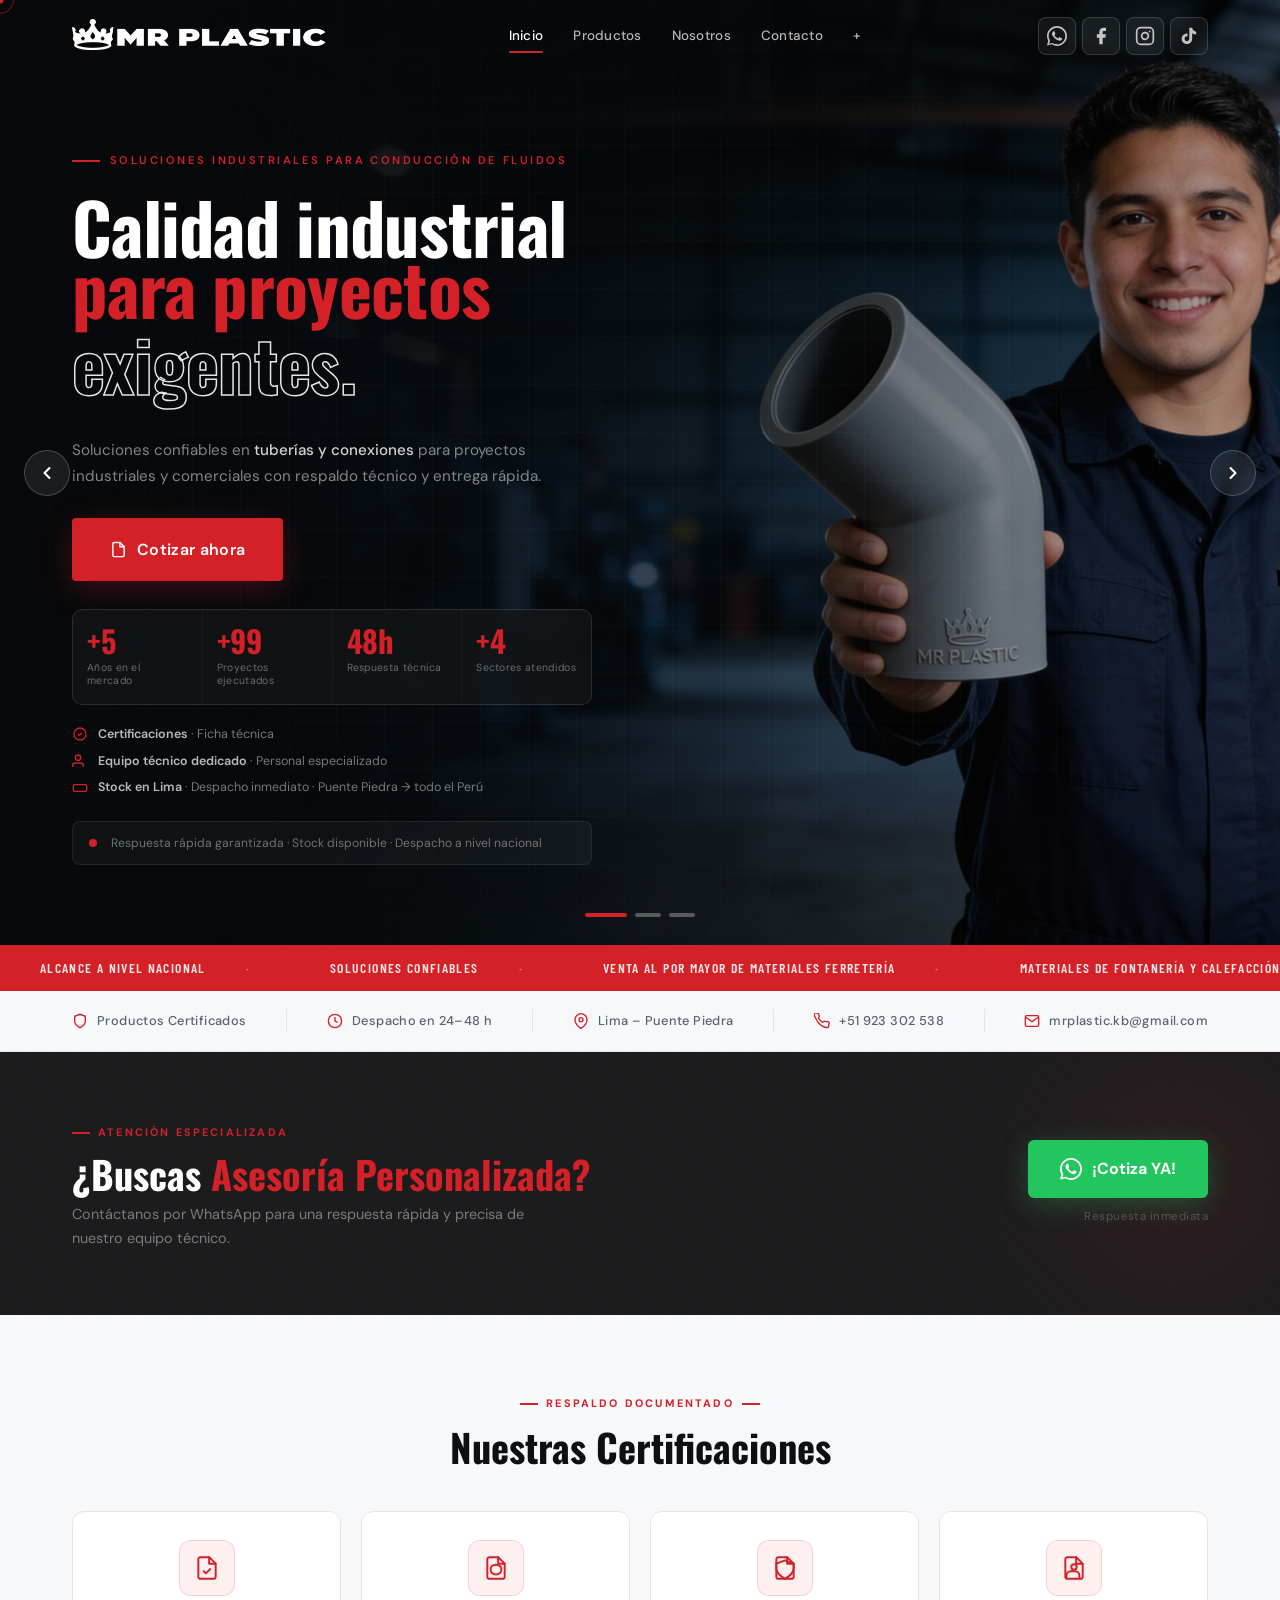
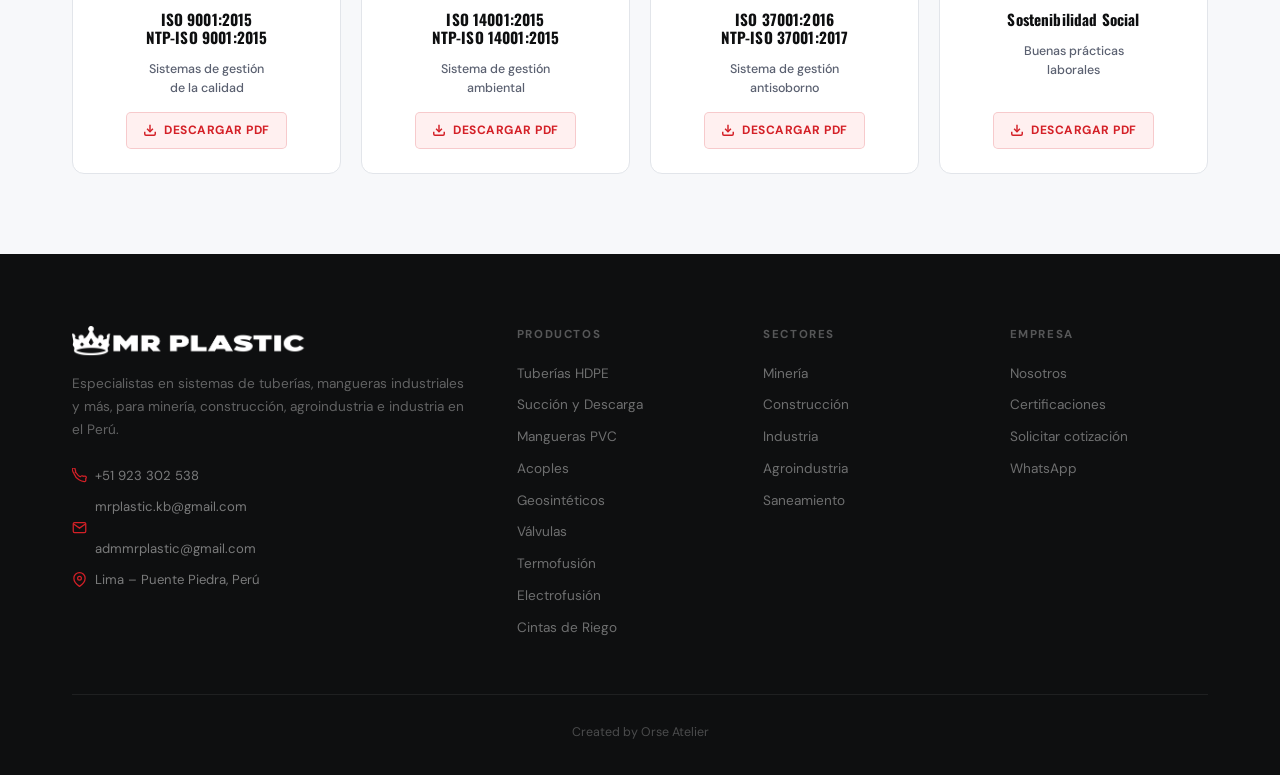
==== commit 4ef8365f: "Mejoras" ====
--- a/index.html
+++ b/index.html
@@ -43,7 +43,7 @@
     <div class="nav__links" id="navLinks">
       <a href="#inicio" class="active">Inicio</a>
       <a href="productos.html">Productos</a>
-      <a href="#nosotros">Nosotros</a>
+      <a href="nosotros.html">Nosotros</a>
       <a href="#contacto">Contacto</a>
 	   <a href="#sectores">+</a>
     </div>
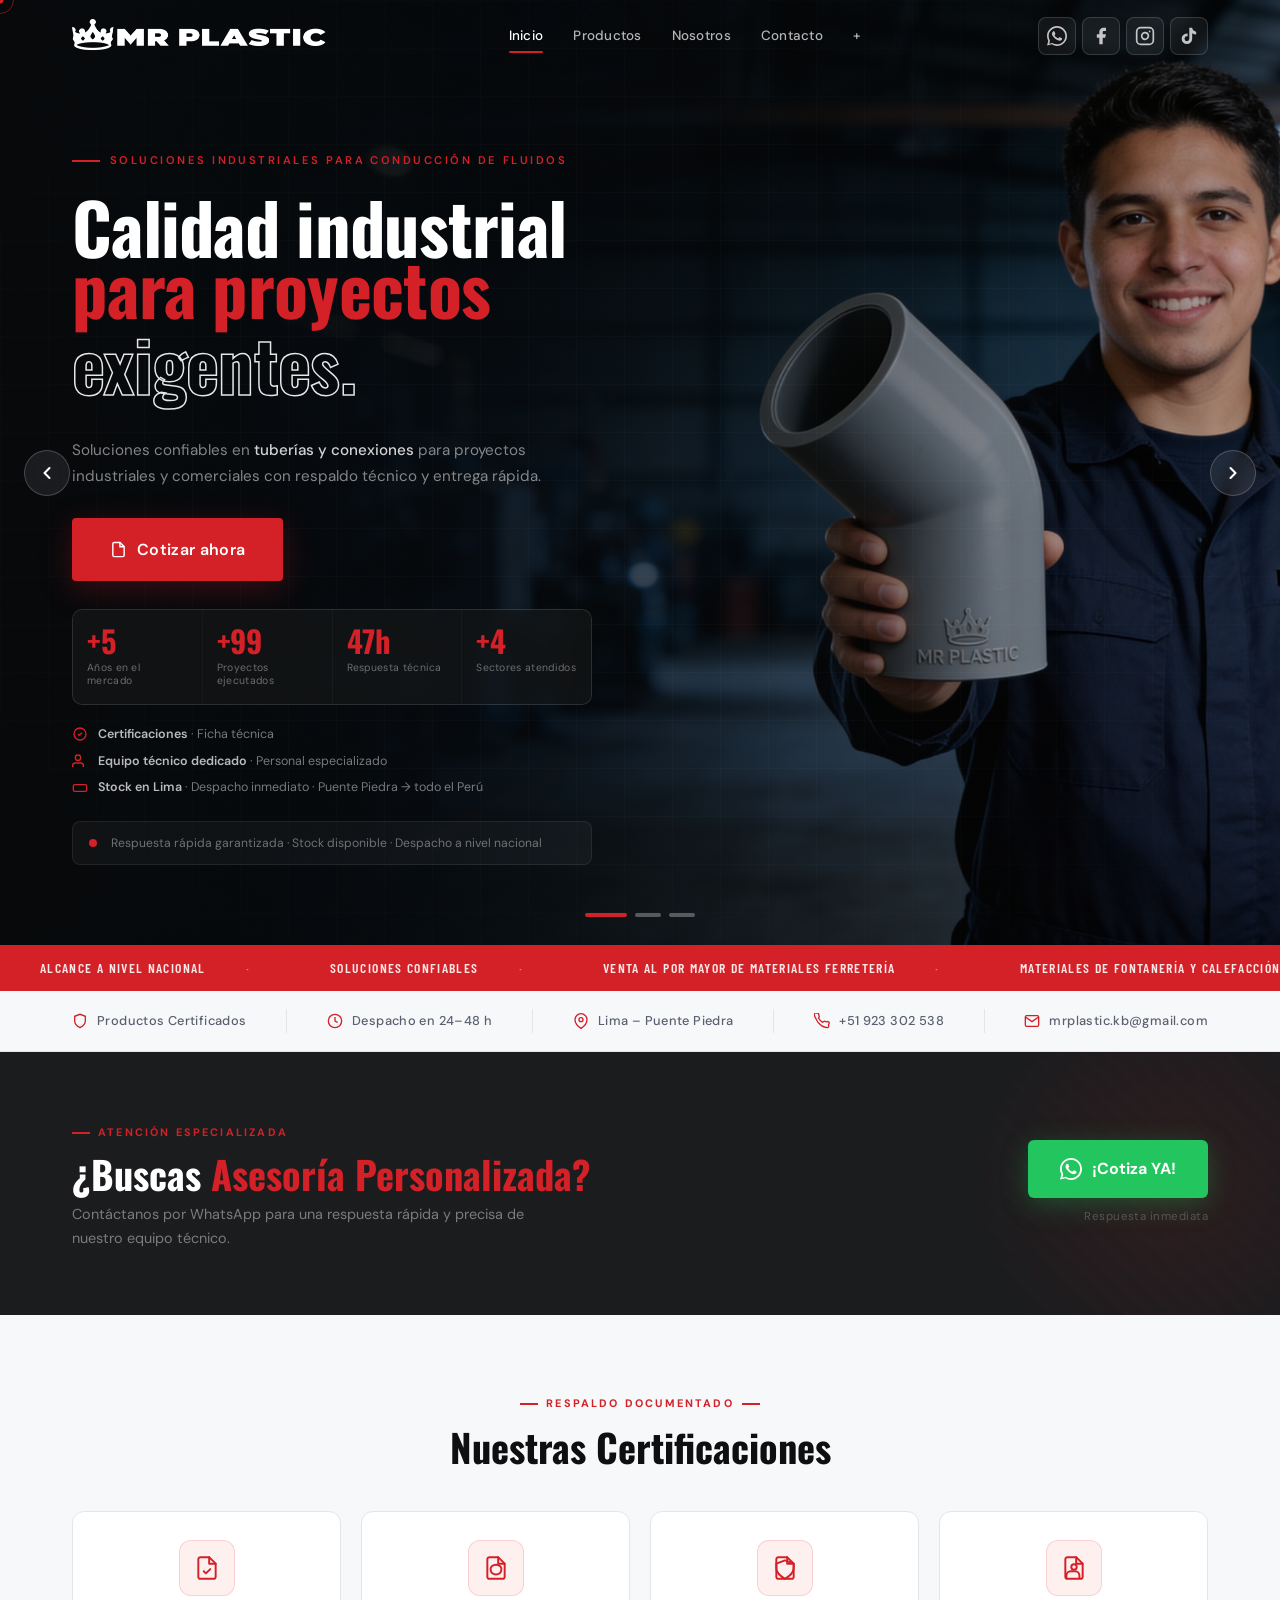
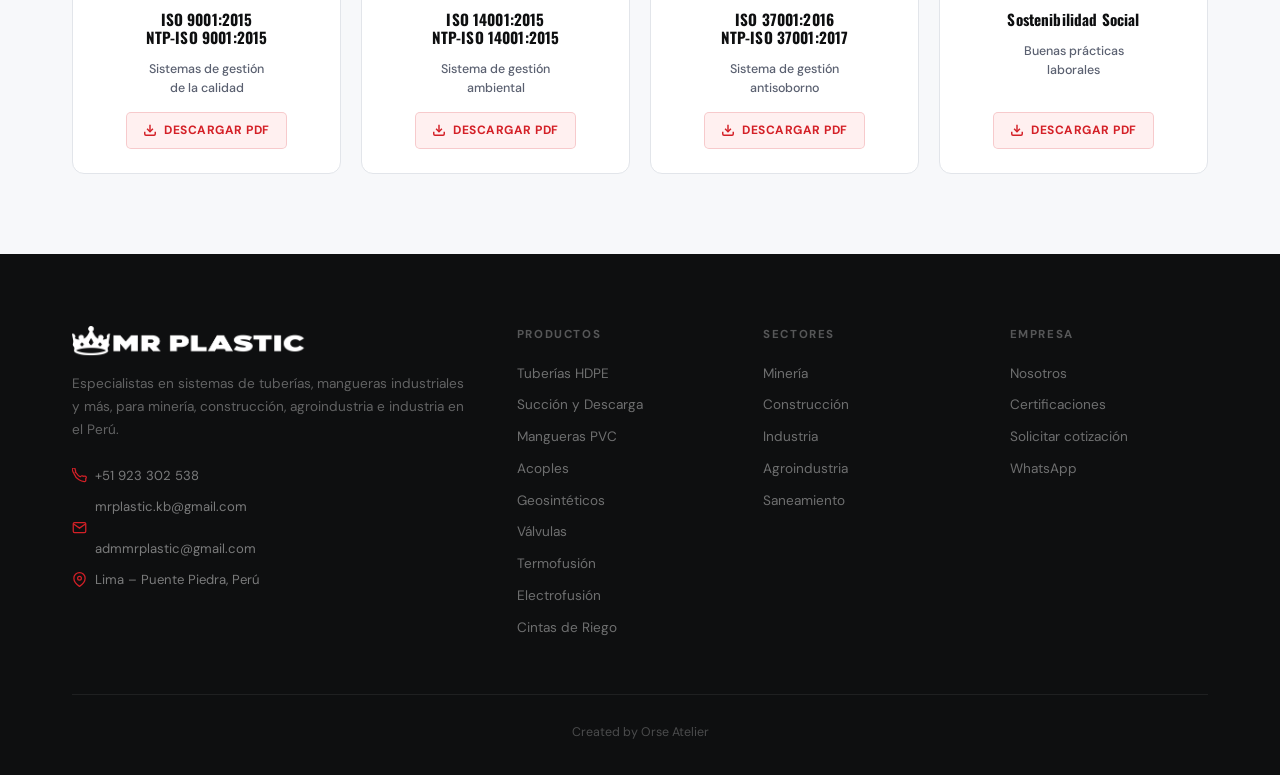
==== commit e2b7354e: "Mejoras" ====
--- a/index.html
+++ b/index.html
@@ -44,7 +44,7 @@
       <a href="#inicio" class="active">Inicio</a>
       <a href="productos.html">Productos</a>
       <a href="nosotros.html">Nosotros</a>
-      <a href="#contacto">Contacto</a>
+      <a href="contacto.html">Contacto</a>
 	   <a href="#sectores">+</a>
     </div>
 
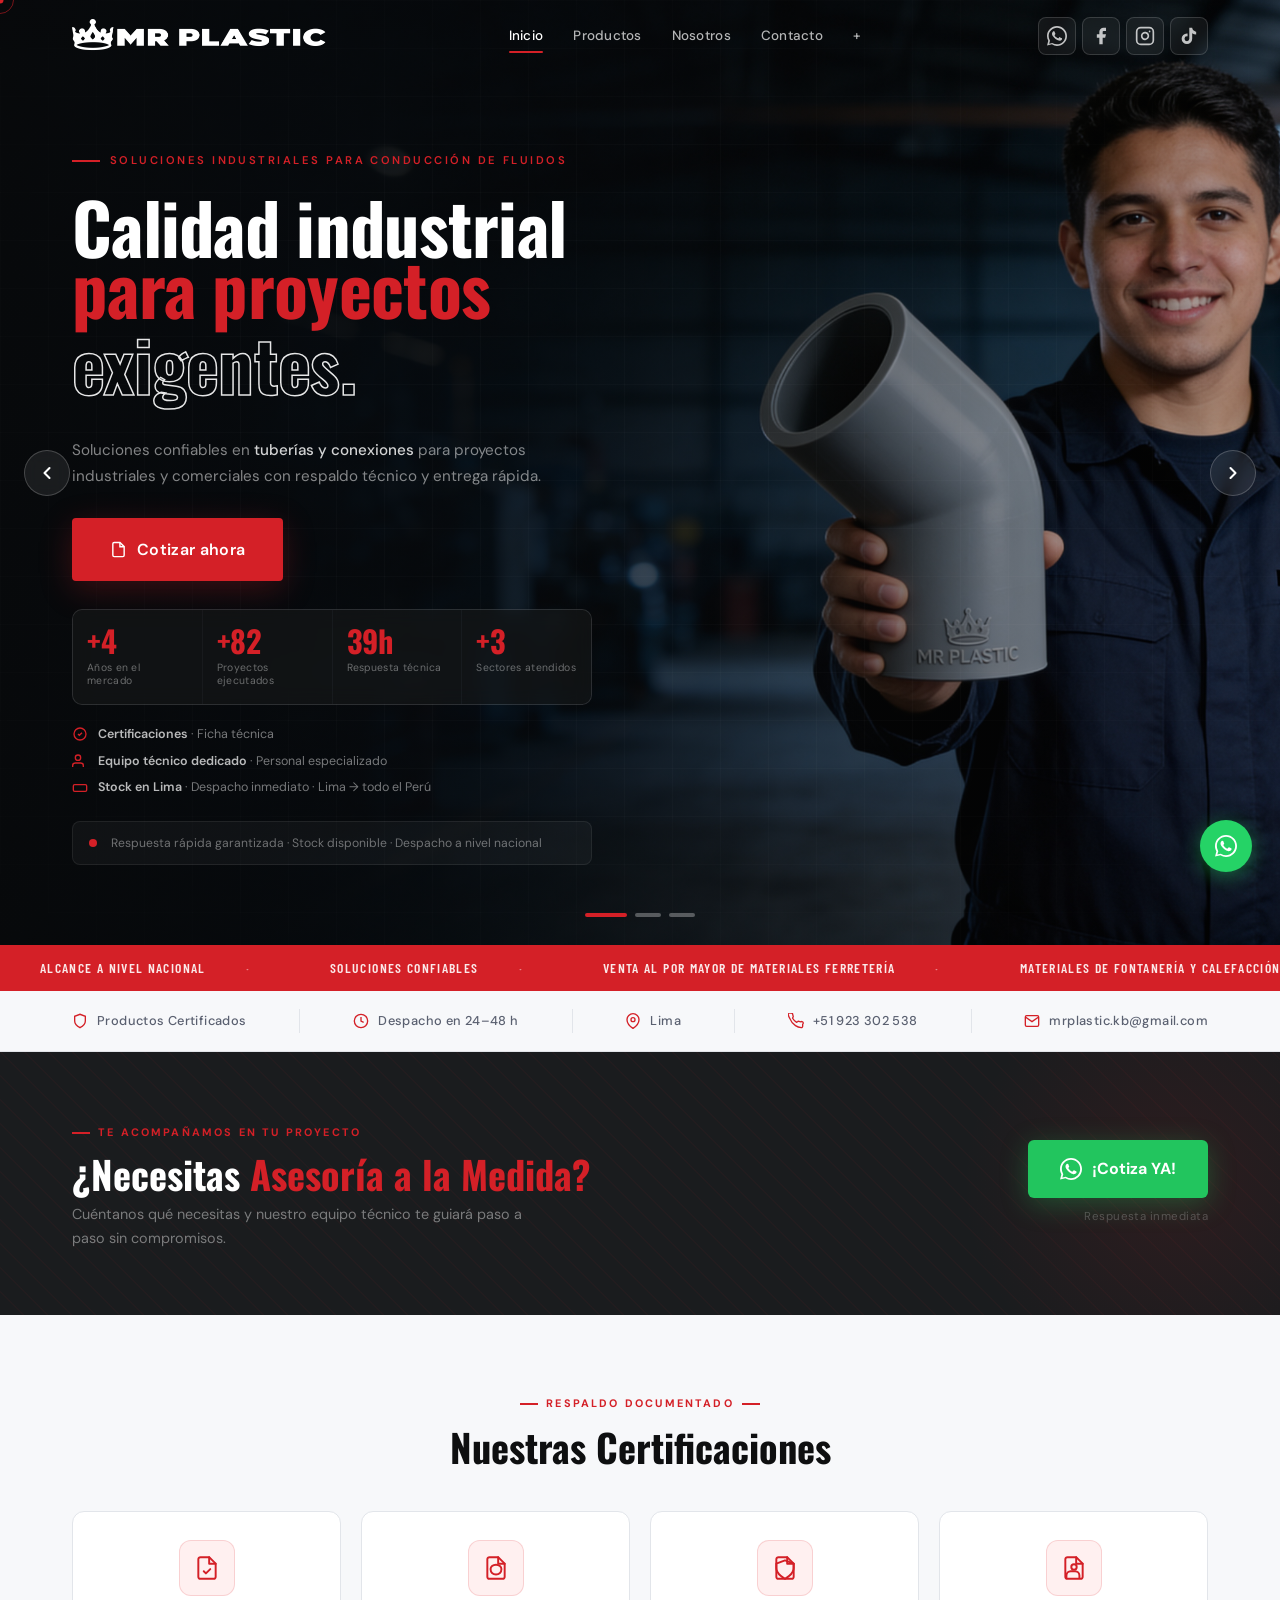
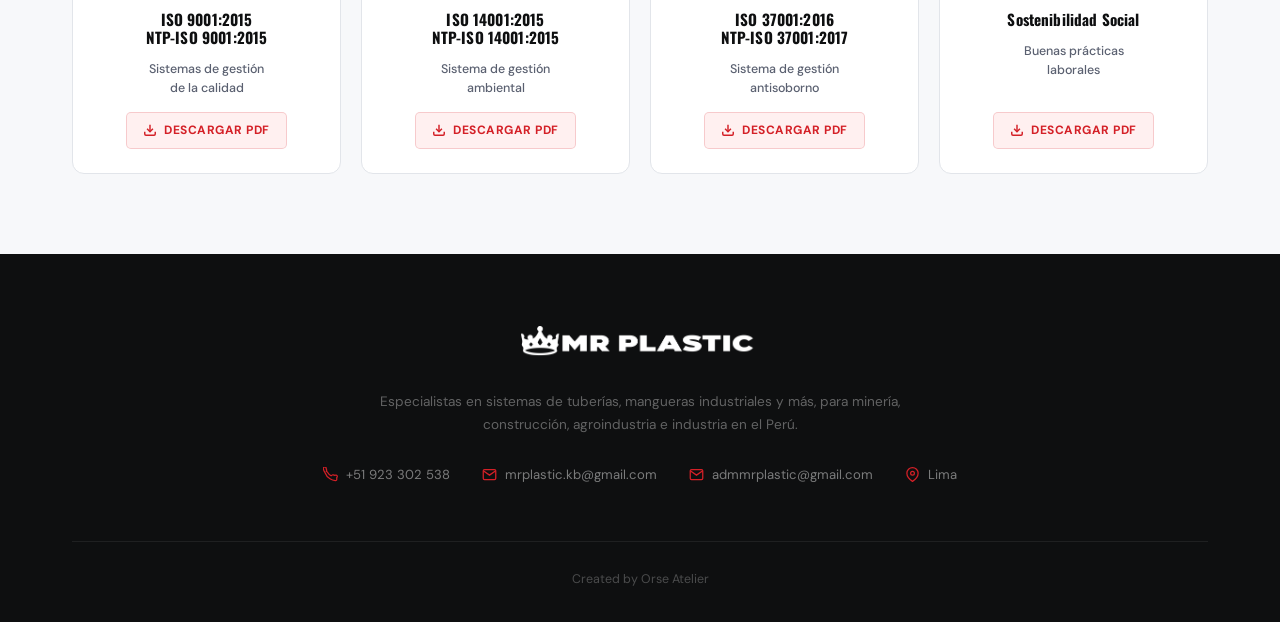
==== commit d27d3d0c: "modif" ====
--- a/index.html
+++ b/index.html
@@ -82,15 +82,15 @@
 
   <div class="hero__carousel" id="heroCarousel">
     <div class="hero__slide active" data-slide="0">
-      <img src="images/inicio/opc4.jpeg" alt="MR Plastic — Especialistas en tuberías" class="hero__slide-img"/>
+      <img src="images/inicio/c1.jpeg" alt="MR Plastic — Especialistas en tuberías" class="hero__slide-img"/>
       <div class="hero__slide-overlay"></div>
     </div>
     <div class="hero__slide" data-slide="1">
-      <img src="images/inicio/opc4.jpeg" alt="MR Plastic — Sistemas industriales" class="hero__slide-img"/>
+      <img src="images/inicio/c2.png" alt="MR Plastic — Sistemas industriales" class="hero__slide-img"/>
       <div class="hero__slide-overlay"></div>
     </div>
     <div class="hero__slide" data-slide="2">
-      <img src="images/inicio/opc4.jpeg" alt="MR Plastic — Calidad garantizada" class="hero__slide-img"
+      <img src="images/inicio/c1.jpeg" alt="MR Plastic — Calidad garantizada" class="hero__slide-img"
            onerror="this.parentElement.style.background='linear-gradient(135deg,#1A1C1E 0%,#0E0F10 100%)'"/>
       <div class="hero__slide-overlay"></div>
     </div>
@@ -169,7 +169,7 @@
           </div>
           <div class="hero__feat-mini">
             <svg viewBox="0 0 24 24"><path d="M20 7H4a2 2 0 00-2 2v6a2 2 0 002 2h16a2 2 0 002-2V9a2 2 0 00-2-2z"/></svg>
-            <span><strong>Stock en Lima</strong> · Despacho inmediato · Puente Piedra → todo el Perú</span>
+            <span><strong>Stock en Lima</strong> · Despacho inmediato · Lima → todo el Perú</span>
           </div>
         </div>
 
@@ -221,7 +221,7 @@
     <div class="tb-sep"></div>
     <div class="tb-item">
       <svg viewBox="0 0 24 24"><path d="M21 10c0 7-9 13-9 13s-9-6-9-13a9 9 0 0118 0z"/><circle cx="12" cy="10" r="3"/></svg>
-      Lima – Puente Piedra
+      Lima
     </div>
     <div class="tb-sep"></div>
     <div class="tb-item">
@@ -243,9 +243,9 @@
 <section class="cta-wa">
   <div class="wrap cta-wa__inner">
     <div class="cta-wa__text">
-      <div class="cta-wa__eyebrow">Atención especializada</div>
-      <h2 class="cta-wa__title">¿Buscas <span>Asesoría Personalizada?</span></h2>
-      <p class="cta-wa__desc">Contáctanos por WhatsApp para una respuesta rápida y precisa de nuestro equipo técnico.</p>
+      <div class="cta-wa__eyebrow">Te acompañamos en tu proyecto</div>
+      <h2 class="cta-wa__title">¿Necesitas <span>Asesoría a la Medida?</span></h2>
+      <p class="cta-wa__desc">Cuéntanos qué necesitas y nuestro equipo técnico te guiará paso a paso sin compromisos.</p>
     </div>
     <div class="cta-wa__actions">
       <a href="https://wa.me/51923302538?text=Hola%2C%20necesito%20asesor%C3%ADa%20t%C3%A9cnica%20de%20MR%20PLASTIC"
@@ -370,68 +370,44 @@
 ═══════════════════════════════════════ -->
 <footer class="footer" id="contacto">
   <div class="wrap">
-    <div class="footer__top">
-
-      <div>
-        <!-- Logo imagen en footer -->
-        <a href="#inicio">
-          <img src="images/logo/log_principal.png"
-               alt="MR PLASTIC"
-               class="footer__logo-img"
-               onerror="this.style.display='none';this.nextElementSibling.style.display='block'"
-          />
-          <!-- Fallback texto si no carga la imagen -->
-          <div class="footer__brand-name" style="display:none">MR <span>PLASTIC</span> S.A.C.</div>
-        </a>
-        <p class="footer__brand-desc">Especialistas en sistemas de tuberías, mangueras industriales y más, para minería, construcción, agroindustria e industria en el Perú.</p>
+    <div class="footer__top footer__top--centered">
+
+      <!-- Logo -->
+      <a href="#inicio" class="footer__logo-link">
+        <img src="images/logo/log_principal.png"
+             alt="MR PLASTIC"
+             class="footer__logo-img"
+             onerror="this.style.display='none';this.nextElementSibling.style.display='block'"
+        />
+        <div class="footer__brand-name" style="display:none">MR <span>PLASTIC</span> S.A.C.</div>
+      </a>
+
+      <!-- Descripción -->
+      <p class="footer__brand-desc">Especialistas en sistemas de tuberías, mangueras industriales y más, para minería, construcción, agroindustria e industria en el Perú.</p>
+
+      <!-- Contacto -->
+      <div class="footer__contact-group">
+
         <div class="footer__contact-item">
           <svg viewBox="0 0 24 24"><path d="M22 16.92v3a2 2 0 01-2.18 2 19.79 19.79 0 01-8.63-3.07A19.5 19.5 0 013.07 8.81 19.79 19.79 0 01.007 0h3a2 2 0 012 1.72c.127.96.361 1.903.7 2.81a2 2 0 01-.45 2.11L6.91 7.91a16 16 0 006.08 6.08l1.27-.95a2 2 0 012.11-.45c.907.339 1.85.573 2.81.7A2 2 0 0122 16.92z"/></svg>
           +51 923 302 538
         </div>
+
         <div class="footer__contact-item">
           <svg viewBox="0 0 24 24"><path d="M4 4h16c1.1 0 2 .9 2 2v12c0 1.1-.9 2-2 2H4c-1.1 0-2-.9-2-2V6c0-1.1.9-2 2-2z"/><polyline points="22,6 12,13 2,6"/></svg>
-          mrplastic.kb@gmail.com <br> <br> admmrplastic@gmail.com
-        </div>
+          mrplastic.kb@gmail.com
+        </div>
+
+        <div class="footer__contact-item">
+          <svg viewBox="0 0 24 24"><path d="M4 4h16c1.1 0 2 .9 2 2v12c0 1.1-.9 2-2 2H4c-1.1 0-2-.9-2-2V6c0-1.1.9-2 2-2z"/><polyline points="22,6 12,13 2,6"/></svg>
+          admmrplastic@gmail.com
+        </div>
+
         <div class="footer__contact-item">
           <svg viewBox="0 0 24 24"><path d="M21 10c0 7-9 13-9 13s-9-6-9-13a9 9 0 0118 0z"/><circle cx="12" cy="10" r="3"/></svg>
-          Lima – Puente Piedra, Perú
-        </div>
-      </div>
-
-      <div>
-        <div class="footer__col-title">Productos</div>
-        <div class="footer__links">
-          <a href="productos.html#tuberias-hdpe">Tuberías HDPE</a>
-          <a href="productos.html#succion-descarga">Succión y Descarga</a>
-          <a href="productos.html#mangueras-pvc">Mangueras PVC</a>
-          <a href="productos.html#acoples-por-compresion">Acoples</a>
-          <a href="productos.html#geosinteticos">Geosintéticos</a>
-          <a href="productos.html#valvulas">Válvulas</a>
-          <a href="productos.html#termofusion">Termofusión</a>
-          <a href="productos.html#electrofusion">Electrofusión</a>
-          <a href="productos.html#cintas-riego">Cintas de Riego</a>
-        </div>
-      </div>
-
-      <div>
-        <div class="footer__col-title">Sectores</div>
-        <div class="footer__links">
-          <a href="#sectores">Minería</a>
-          <a href="#sectores">Construcción</a>
-          <a href="#sectores">Industria</a>
-          <a href="#sectores">Agroindustria</a>
-          <a href="#sectores">Saneamiento</a>
-        </div>
-      </div>
-
-      <div>
-        <div class="footer__col-title">Empresa</div>
-        <div class="footer__links">
-          <a href="#nosotros">Nosotros</a>
-          <a href="#certificaciones">Certificaciones</a>
-          <a href="mailto:admmrplastic@gmail.com?cc=mrplastic.kb@gmail.com&subject=Solicitud%20de%20cotización%20técnica">Solicitar cotización</a>
-          <a href="https://wa.me/519923302538" target="_blank" rel="noopener">WhatsApp</a>
-        </div>
+          Lima
+        </div>
+
       </div>
 
     </div>
@@ -448,6 +424,13 @@
 
 
 
+<a href="https://wa.me/51923302538" class="wa-float" target="_blank" rel="noopener" aria-label="Escribir por WhatsApp">
+  <svg viewBox="0 0 24 24" fill="currentColor">
+    <path d="M17.472 14.382c-.297-.149-1.758-.867-2.03-.967-.273-.099-.471-.148-.67.15-.197.297-.767.966-.94 1.164-.173.199-.347.223-.644.075-.297-.15-1.255-.463-2.39-1.475-.883-.788-1.48-1.761-1.653-2.059-.173-.297-.018-.458.13-.606.134-.133.298-.347.446-.52.149-.174.198-.298.298-.497.099-.198.05-.371-.025-.52-.075-.149-.669-1.612-.916-2.207-.242-.579-.487-.5-.669-.51-.173-.008-.371-.01-.57-.01-.198 0-.52.074-.792.372-.272.297-1.04 1.016-1.04 2.479 0 1.462 1.065 2.875 1.213 3.074.149.198 2.096 3.2 5.077 4.487.709.306 1.262.489 1.694.625.712.227 1.36.195 1.871.118.571-.085 1.758-.719 2.006-1.413.248-.694.248-1.289.173-1.413-.074-.124-.272-.198-.57-.347z"/>
+    <path d="M12 0C5.374 0 0 5.373 0 12c0 2.117.553 4.103 1.523 5.83L.057 23.5l5.83-1.49A11.945 11.945 0 0012 24c6.626 0 12-5.373 12-12S18.626 0 12 0zm0 22c-1.885 0-3.656-.51-5.18-1.399l-.371-.22-3.857.987.987-3.732-.241-.393A9.98 9.98 0 012 12C2 6.477 6.477 2 12 2s10 4.477 10 10-4.477 10-10 10z"/>
+  </svg>
+</a>
+
 <script src="index.js"></script>
 </body>
 </html>
--- a/index.css
+++ b/index.css
@@ -566,6 +566,16 @@
   display:grid;grid-template-columns:2fr 1fr 1fr 1fr;
   gap:48px;margin-bottom:56px;
 }
+/* Footer centrado */
+.footer__top--centered{
+  display:flex;flex-direction:column;align-items:center;
+  text-align:center;grid-template-columns:none;
+  margin-bottom:56px;gap:0;
+}
+.footer__top--centered .footer__logo-link{display:inline-block;margin-bottom:18px}
+.footer__top--centered .footer__brand-desc{max-width:540px;margin:0 auto 28px}
+.footer__contact-group{display:flex;flex-wrap:wrap;justify-content:center;gap:10px 32px}
+.footer__top--centered .footer__contact-item{justify-content:center;margin-bottom:0}
 .footer__brand-name{
   font-family:var(--fh);font-size:1.5rem;font-weight:700;letter-spacing:.04em;
   color:#fff;margin-bottom:12px;
@@ -590,9 +600,30 @@
 .footer__links a:hover{color:#fff;padding-left:4px}
 .footer__logo-img{
   height:32px;width:auto;object-fit:contain;
-  /* Logo sobre fondo oscuro: invertir si es negro, o dejar si ya es blanco */
   filter:brightness(0) invert(1);
   margin-bottom:14px;display:block;
+}
+
+.wa-float{
+  position:fixed;bottom:28px;right:28px;z-index:999;
+  display:flex;align-items:center;justify-content:center;
+  background:#25D366;color:#fff;
+  width:52px;height:52px;
+  border-radius:50%;
+  box-shadow:0 4px 20px rgba(37,211,102,.45);
+  text-decoration:none;
+  transition:transform .25s ease,box-shadow .25s ease,background .25s;
+}
+.wa-float:hover{
+  background:#1ebe5d;
+  transform:translateY(-3px) scale(1.03);
+  box-shadow:0 8px 28px rgba(37,211,102,.55);
+}
+.wa-float svg{width:22px;height:22px;flex-shrink:0;fill:#fff}
+
+@media(max-width:480px){
+  .wa-float{padding:12px;border-radius:50%;bottom:22px;left:22px}
+  .wa-float__label{display:none}
 }
 .footer__bottom{
   border-top:1px solid rgba(255,255,255,.07);
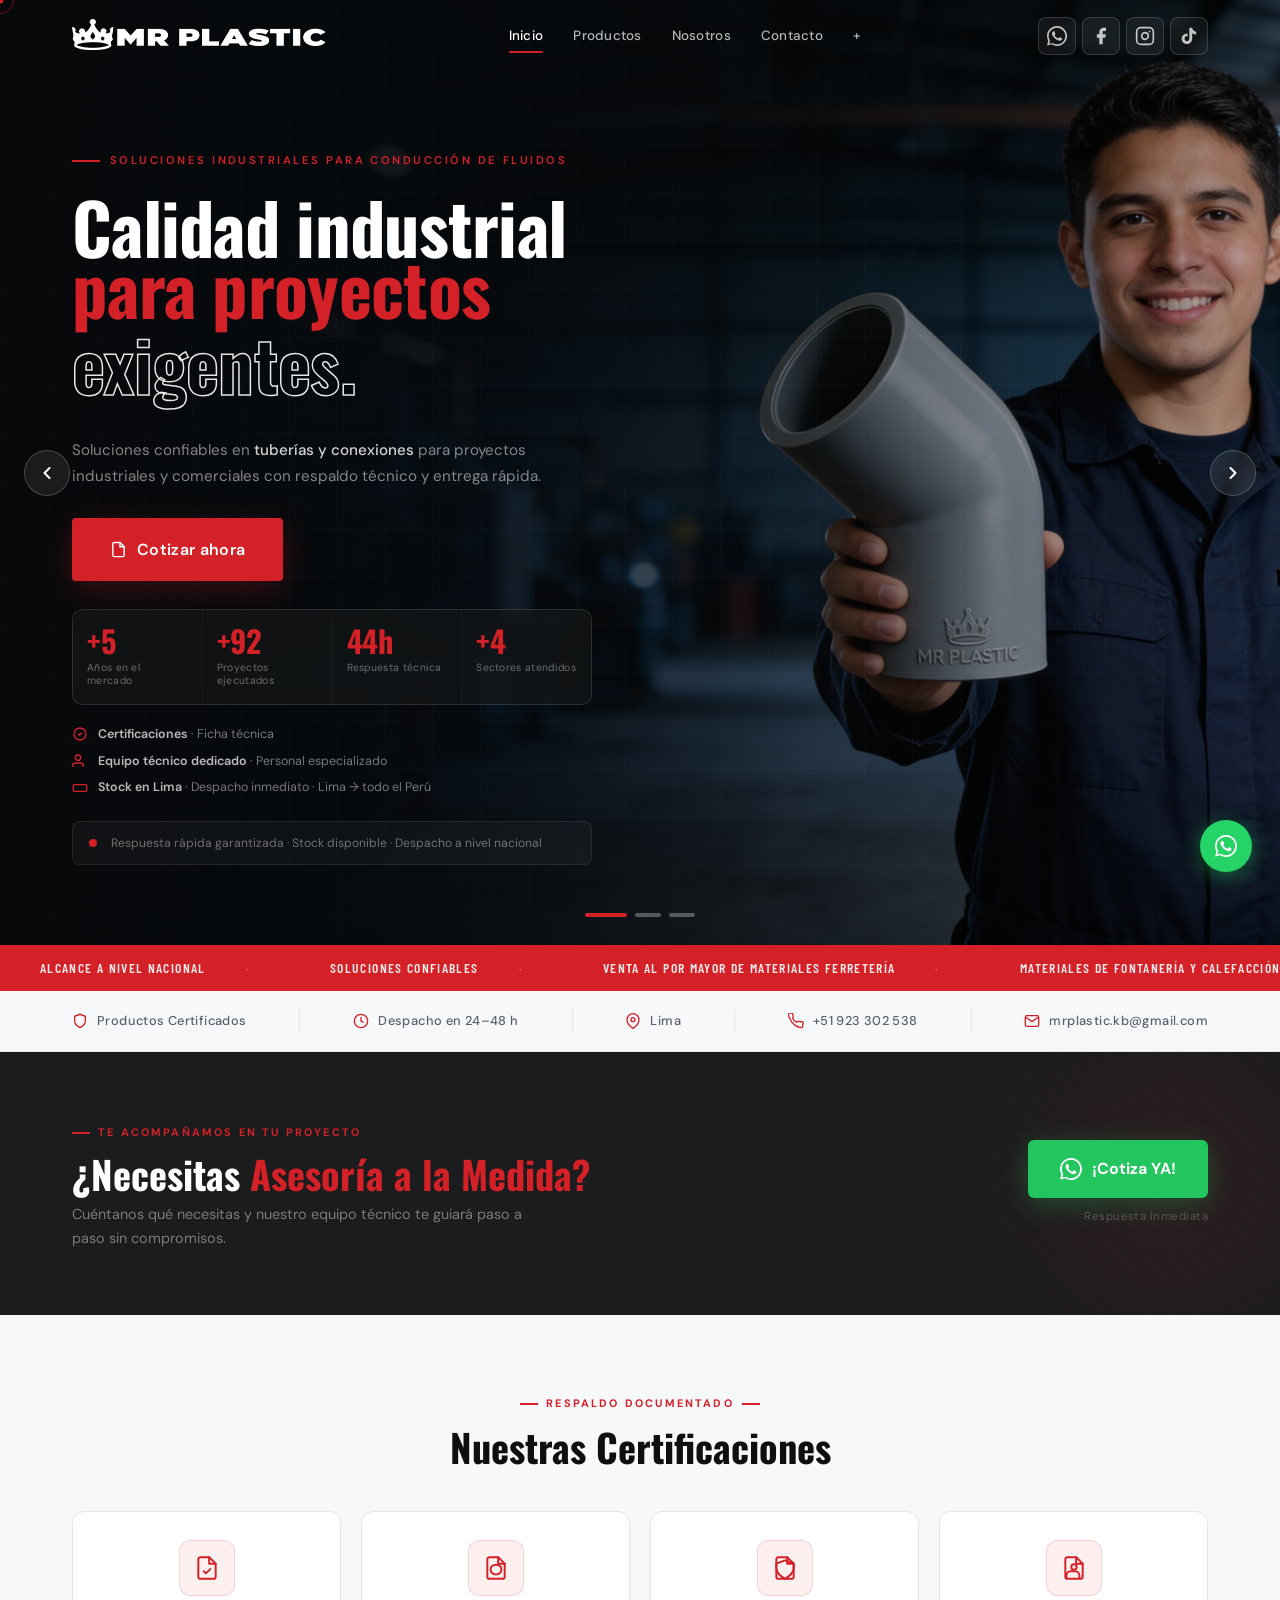
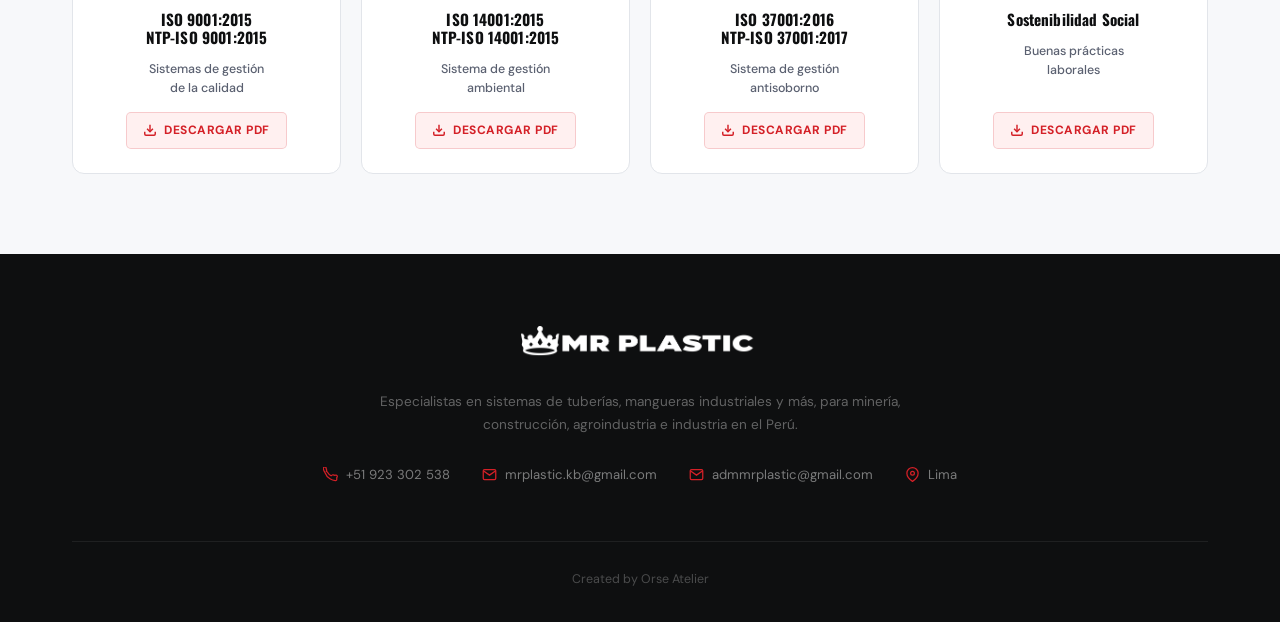
==== commit ecd94fbb: "modif" ====
--- a/index.html
+++ b/index.html
@@ -90,7 +90,7 @@
       <div class="hero__slide-overlay"></div>
     </div>
     <div class="hero__slide" data-slide="2">
-      <img src="images/inicio/c1.jpeg" alt="MR Plastic — Calidad garantizada" class="hero__slide-img"
+      <img src="images/inicio/c3.png" alt="MR Plastic — Calidad garantizada" class="hero__slide-img"
            onerror="this.parentElement.style.background='linear-gradient(135deg,#1A1C1E 0%,#0E0F10 100%)'"/>
       <div class="hero__slide-overlay"></div>
     </div>
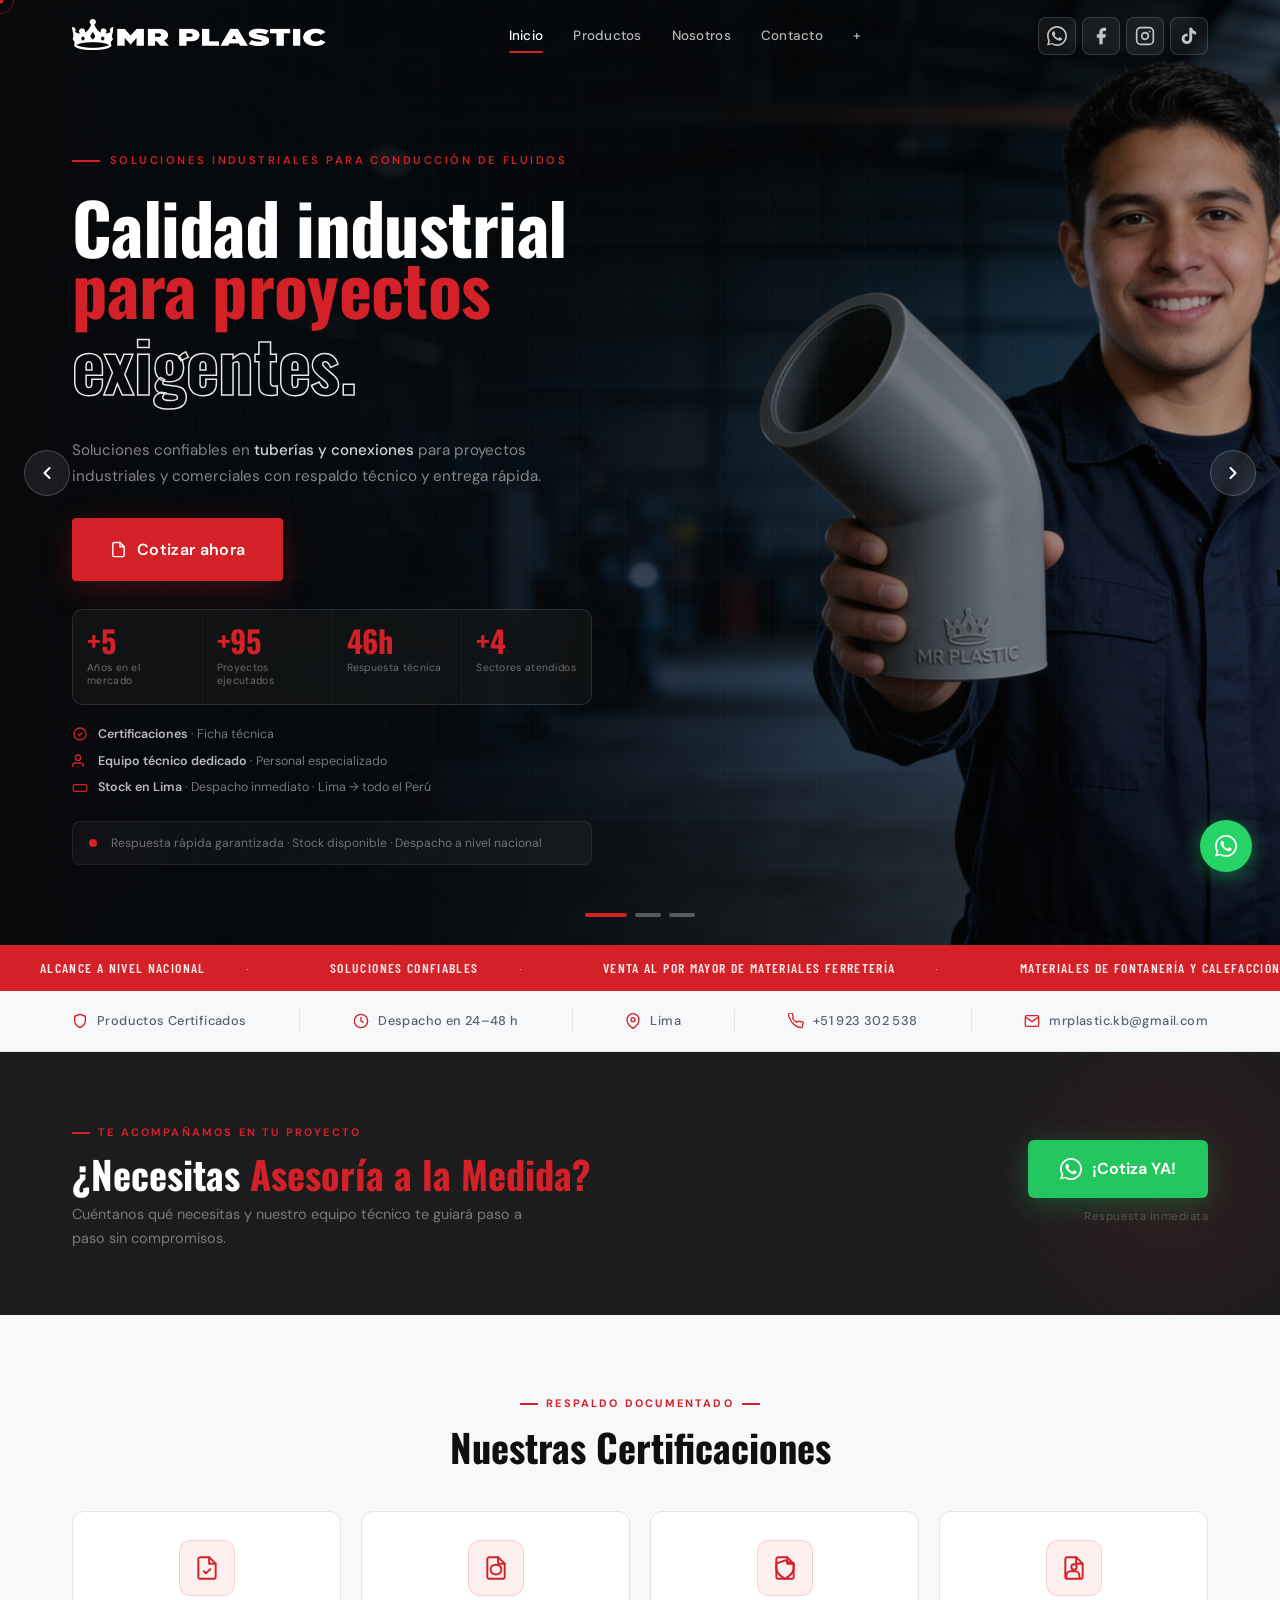
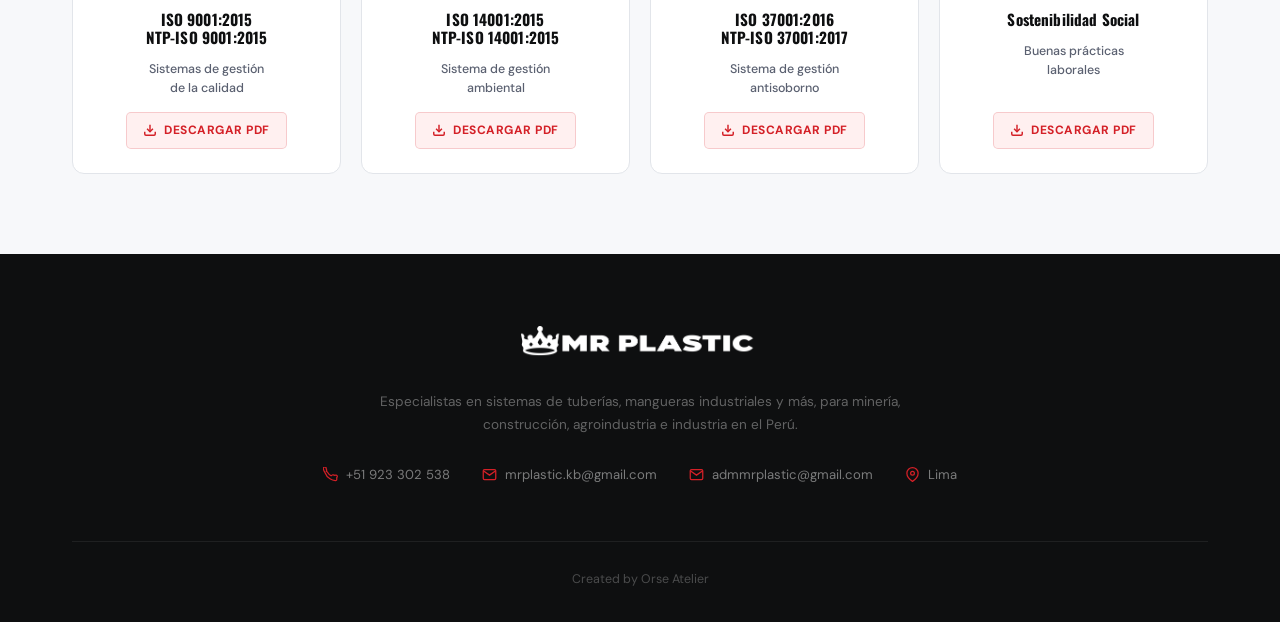
==== commit b782bb45: "ult vs" ====
--- a/index.html
+++ b/index.html
@@ -54,11 +54,11 @@
         <svg width="20" height="20" viewBox="0 0 24 24" fill="currentColor"><path d="M17.472 14.382c-.297-.149-1.758-.867-2.03-.967-.273-.099-.471-.148-.67.15-.197.297-.767.966-.94 1.164-.173.199-.347.223-.644.075-.297-.15-1.255-.463-2.39-1.475-.883-.788-1.48-1.761-1.653-2.059-.173-.297-.018-.458.13-.606.134-.133.298-.347.446-.52.149-.174.198-.298.298-.497.099-.198.05-.371-.025-.52-.075-.149-.669-1.612-.916-2.207-.242-.579-.487-.5-.669-.51-.173-.008-.371-.01-.57-.01-.198 0-.52.074-.792.372-.272.297-1.04 1.016-1.04 2.479 0 1.462 1.065 2.875 1.213 3.074.149.198 2.096 3.2 5.077 4.487.709.306 1.262.489 1.694.625.712.227 1.36.195 1.871.118.571-.085 1.758-.719 2.006-1.413.248-.694.248-1.289.173-1.413-.074-.124-.272-.198-.57-.347z"/><path d="M12 0C5.374 0 0 5.373 0 12c0 2.117.553 4.103 1.523 5.83L.057 23.5l5.83-1.49A11.945 11.945 0 0012 24c6.626 0 12-5.373 12-12S18.626 0 12 0zm0 22c-1.885 0-3.656-.51-5.18-1.399l-.371-.22-3.857.987.987-3.732-.241-.393A9.98 9.98 0 012 12C2 6.477 6.477 2 12 2s10 4.477 10 10-4.477 10-10 10z"/></svg>
       </a>
       <!-- Facebook -->
-      <a href="https://facebook.com/mrplastic" class="nav__social-icon nav__social-icon--fb" target="_blank" rel="noopener" aria-label="Facebook">
+      <a href="https://www.facebook.com/share/1CuN7F7RQN/?mibextid=wwXIfr" class="nav__social-icon nav__social-icon--fb" target="_blank" rel="noopener" aria-label="Facebook">
         <svg width="20" height="20" viewBox="0 0 24 24" fill="currentColor"><path d="M18 2h-3a5 5 0 00-5 5v3H7v4h3v8h4v-8h3l1-4h-4V7a1 1 0 011-1h3z"/></svg>
       </a>
       <!-- Instagram -->
-      <a href="https://instagram.com/mrplastic" class="nav__social-icon nav__social-icon--ig" target="_blank" rel="noopener" aria-label="Instagram">
+      <a href="https://www.instagram.com/mr_plastic5?igsh=NHQ5eWQxcWJrbHo3&utm_source=qr" class="nav__social-icon nav__social-icon--ig" target="_blank" rel="noopener" aria-label="Instagram">
         <svg width="20" height="20" viewBox="0 0 24 24" fill="none" stroke="currentColor" stroke-width="2" stroke-linecap="round" stroke-linejoin="round"><rect x="2" y="2" width="20" height="20" rx="5" ry="5"/><path d="M16 11.37A4 4 0 1112.63 8 4 4 0 0116 11.37z"/><line x1="17.5" y1="6.5" x2="17.51" y2="6.5"/></svg>
       </a>
       <!-- TikTok -->
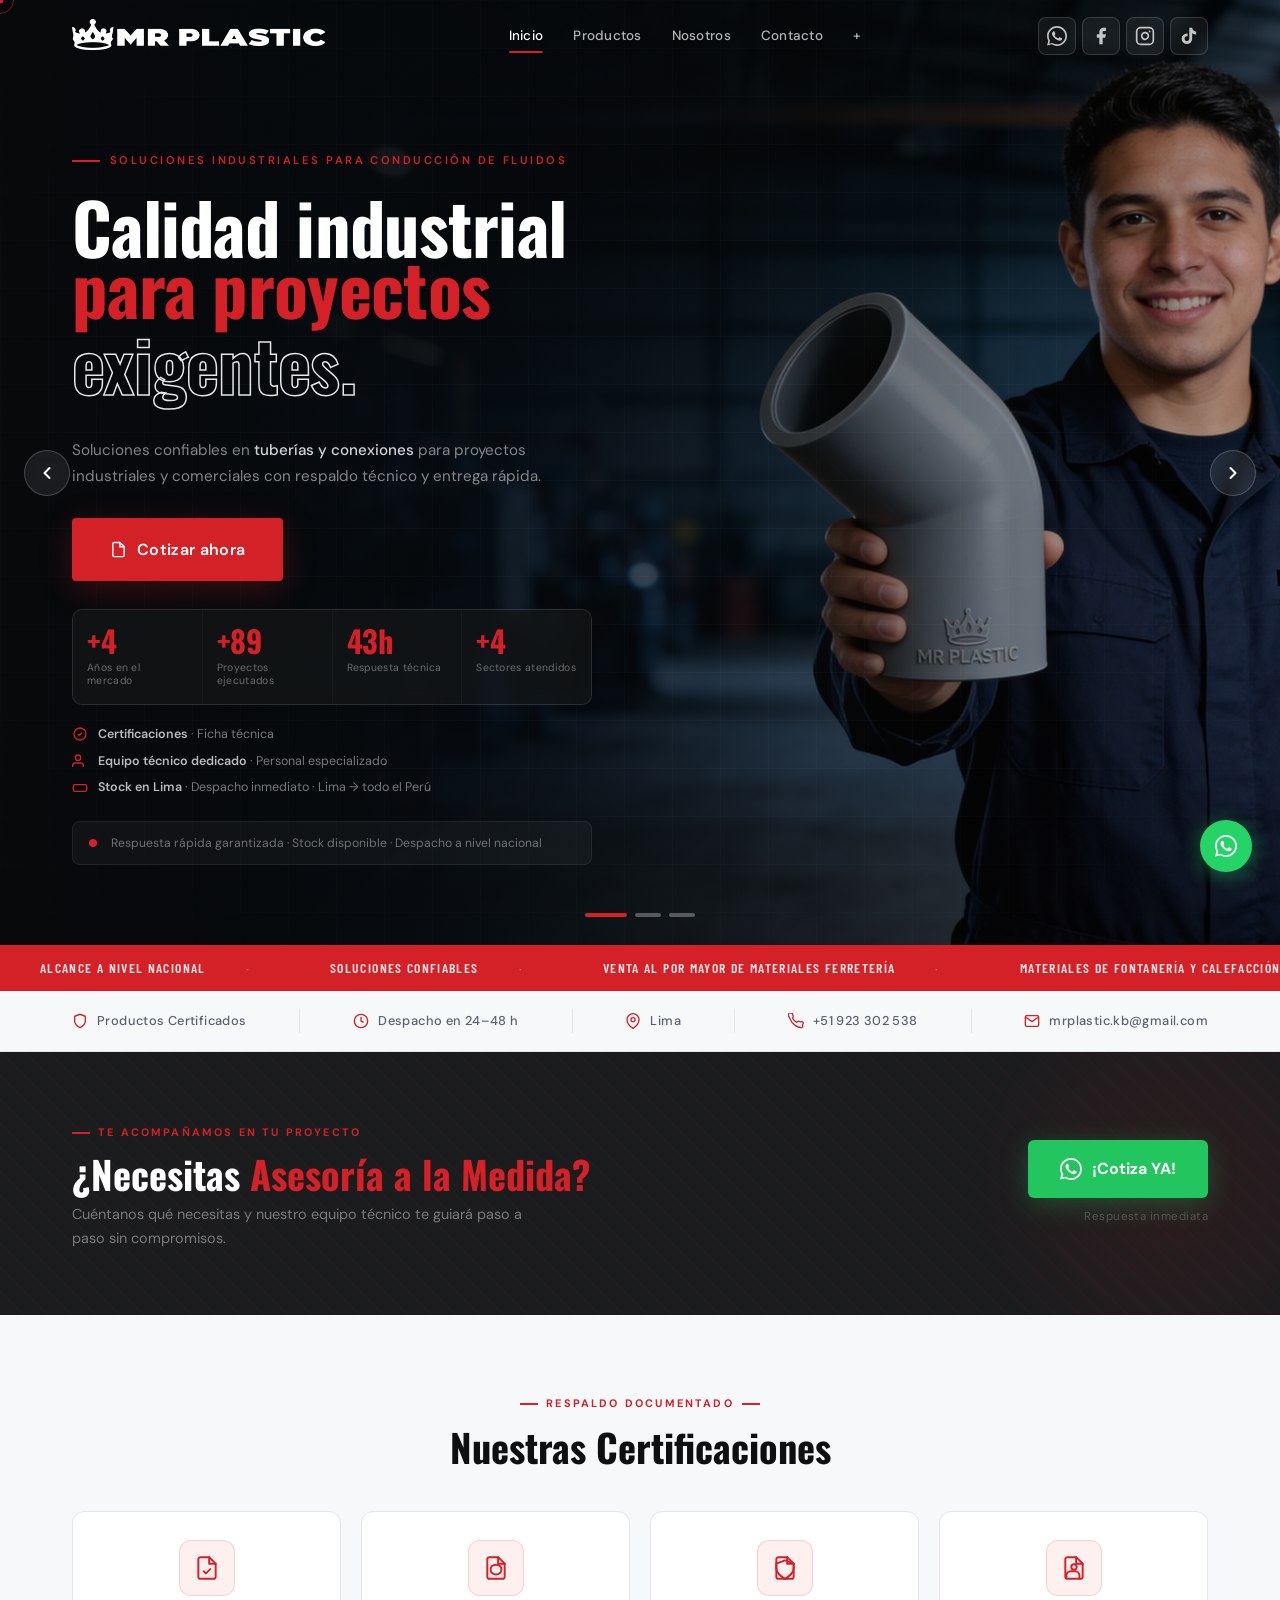
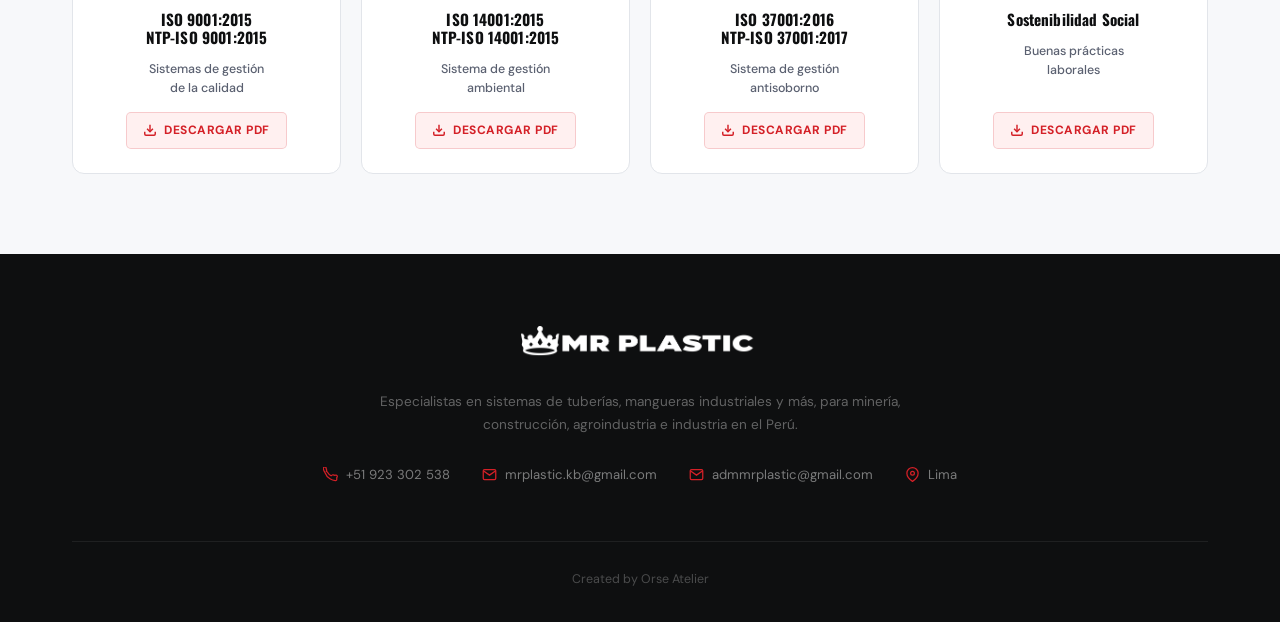
==== commit 707c1a17: "ult vs" ====
--- a/index.html
+++ b/index.html
@@ -62,7 +62,7 @@
         <svg width="20" height="20" viewBox="0 0 24 24" fill="none" stroke="currentColor" stroke-width="2" stroke-linecap="round" stroke-linejoin="round"><rect x="2" y="2" width="20" height="20" rx="5" ry="5"/><path d="M16 11.37A4 4 0 1112.63 8 4 4 0 0116 11.37z"/><line x1="17.5" y1="6.5" x2="17.51" y2="6.5"/></svg>
       </a>
       <!-- TikTok -->
-      <a href="https://tiktok.com/@mrplastic" class="nav__social-icon nav__social-icon--tt" target="_blank" rel="noopener" aria-label="TikTok">
+      <a href="https://www.tiktok.com/@mr.plastic32?_r=1&_t=ZS-96gU0H0WkdA" class="nav__social-icon nav__social-icon--tt" target="_blank" rel="noopener" aria-label="TikTok">
         <svg width="20" height="20" viewBox="0 0 24 24" fill="currentColor"><path d="M19.59 6.69a4.83 4.83 0 01-3.77-4.25V2h-3.45v13.67a2.89 2.89 0 01-2.88 2.5 2.89 2.89 0 01-2.89-2.89 2.89 2.89 0 012.89-2.89c.28 0 .54.04.79.1V9.01a6.33 6.33 0 00-.79-.05 6.34 6.34 0 00-6.34 6.34 6.34 6.34 0 006.34 6.34 6.34 6.34 0 006.33-6.34V8.69a8.18 8.18 0 004.78 1.52V6.75a4.85 4.85 0 01-1.01-.06z"/></svg>
       </a>
     </div>
